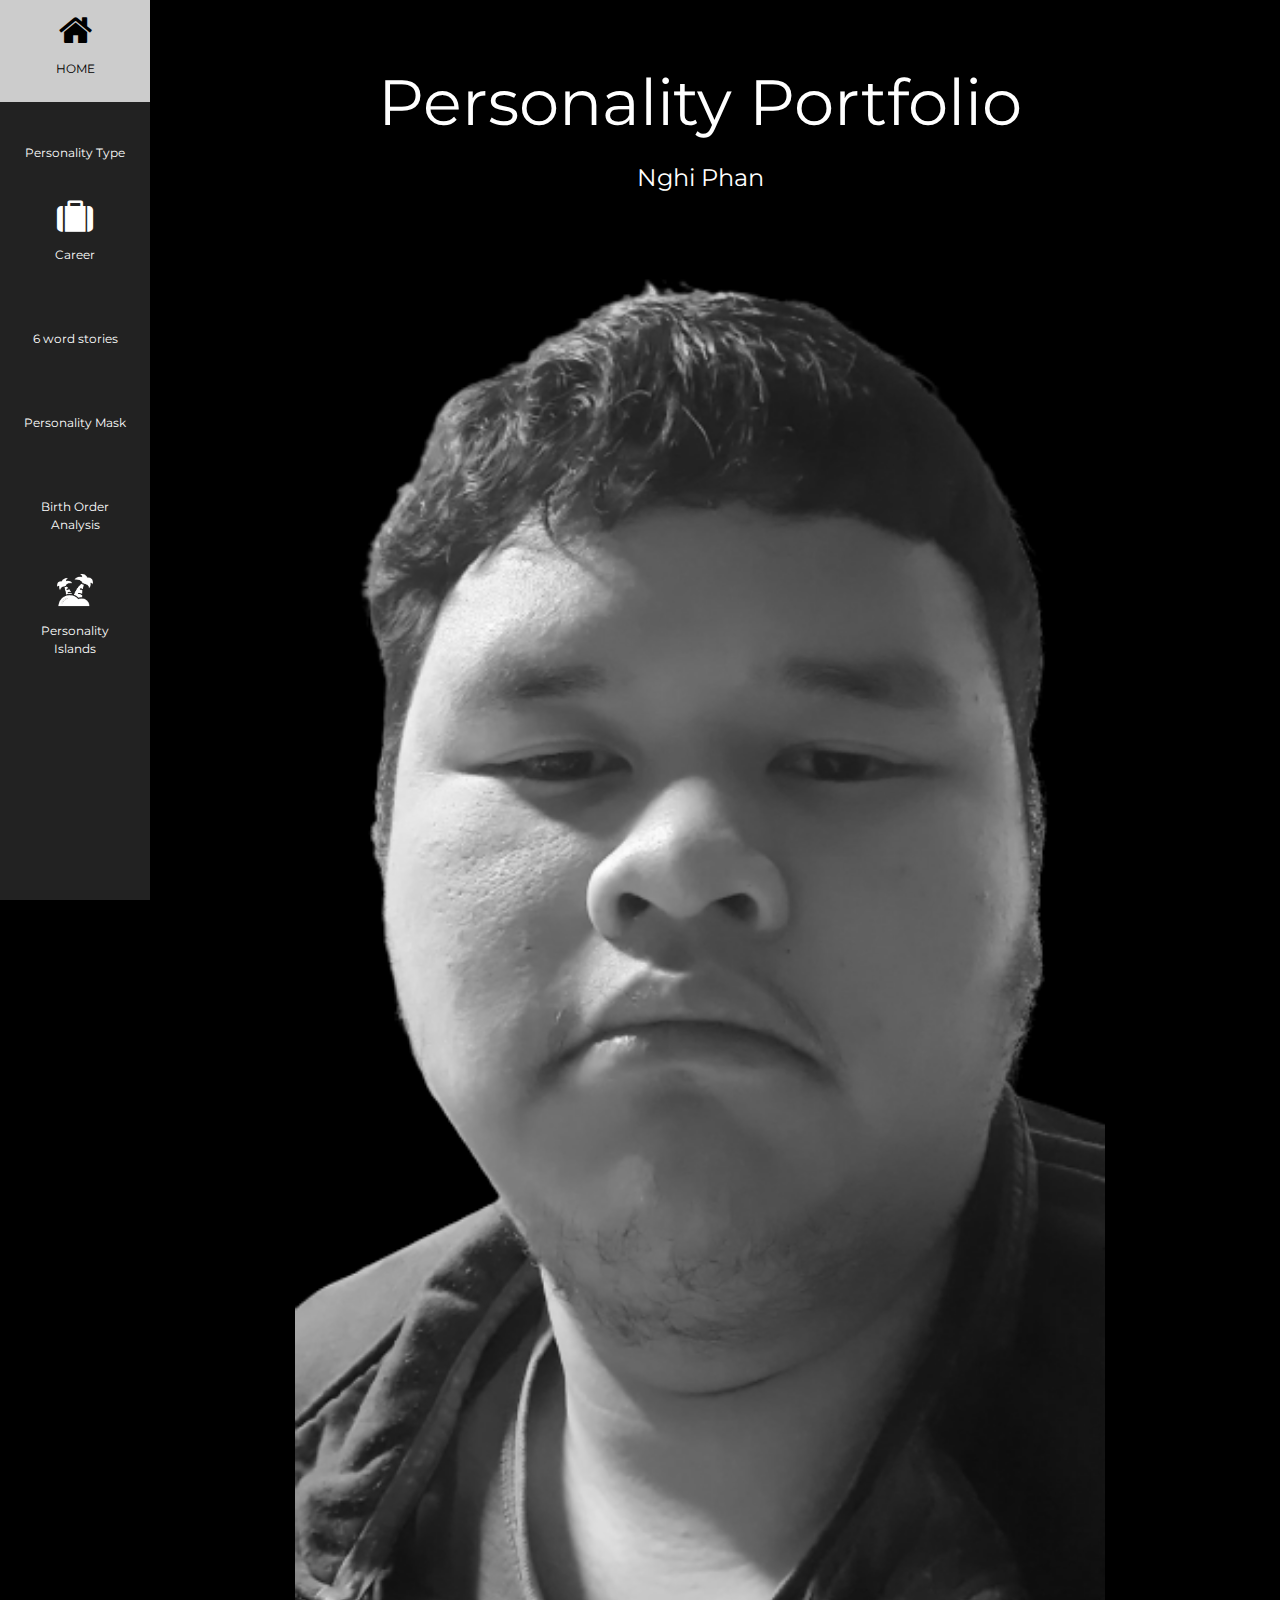
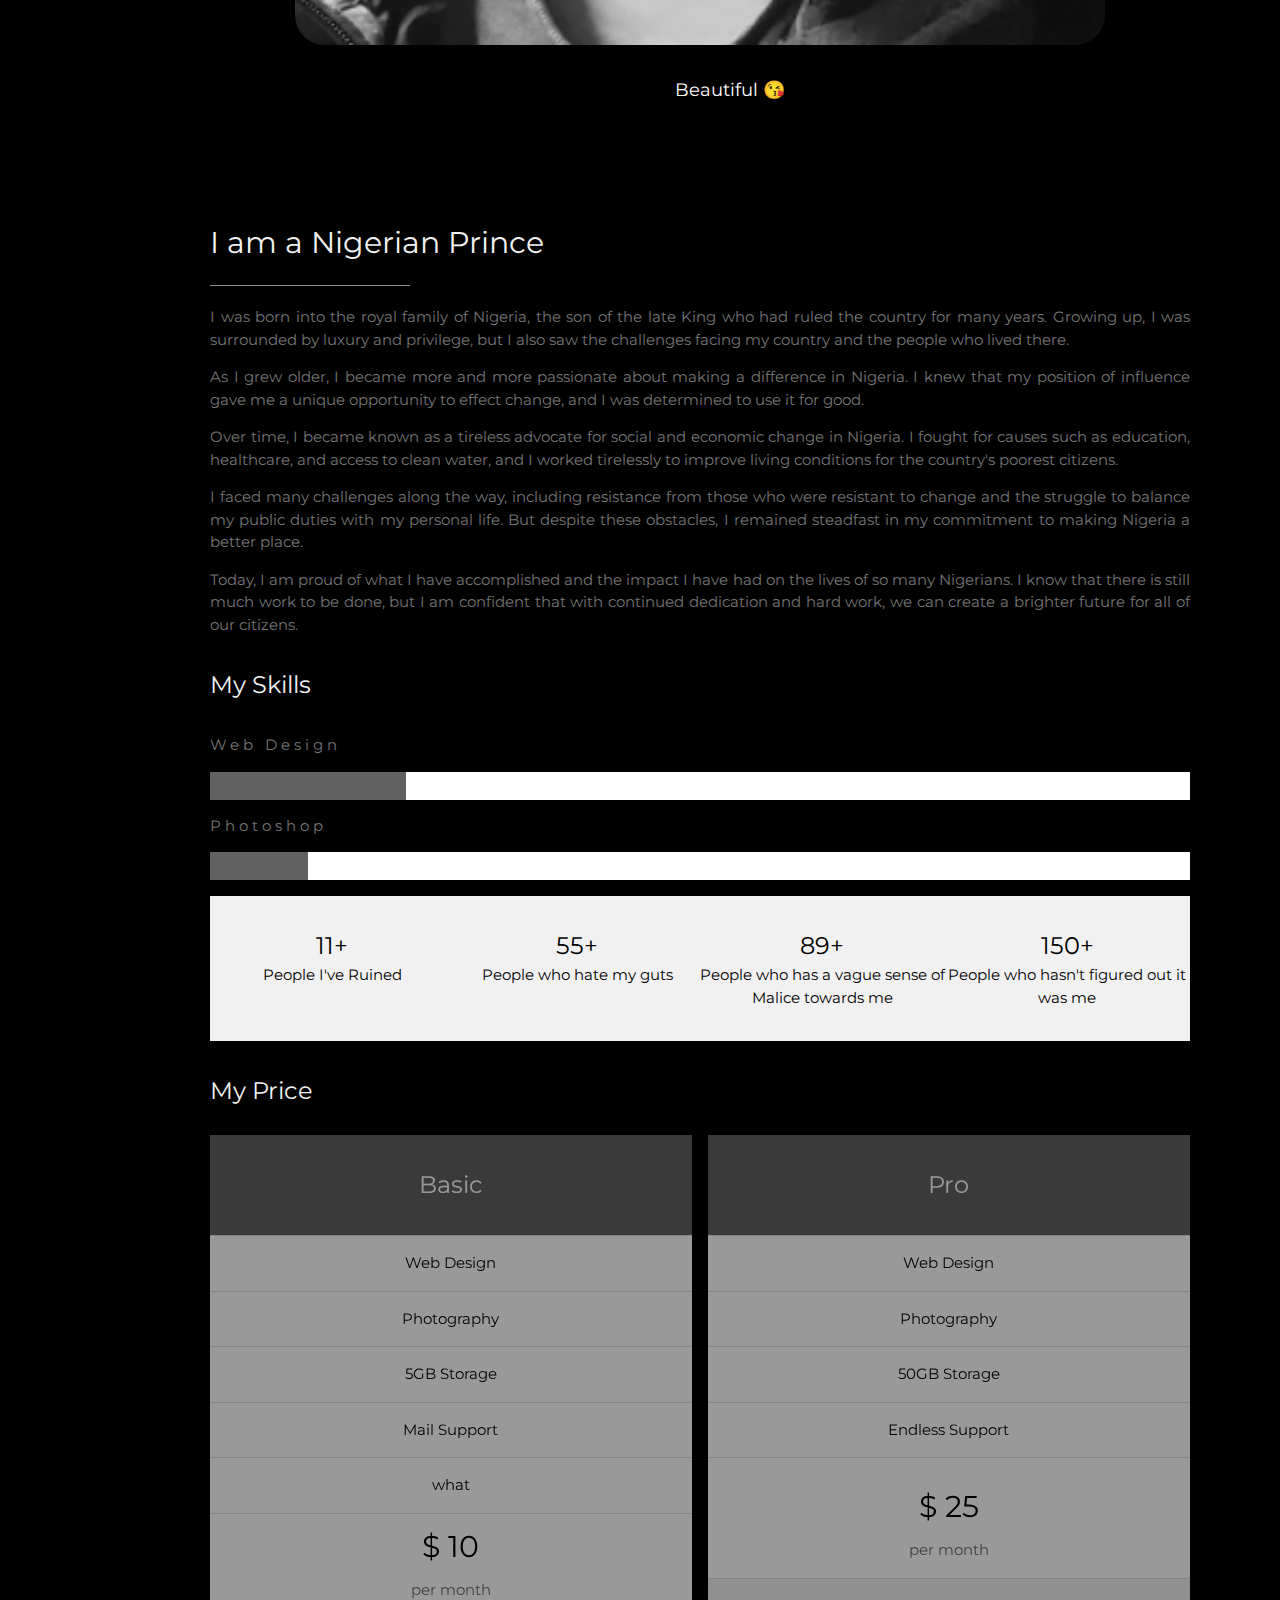
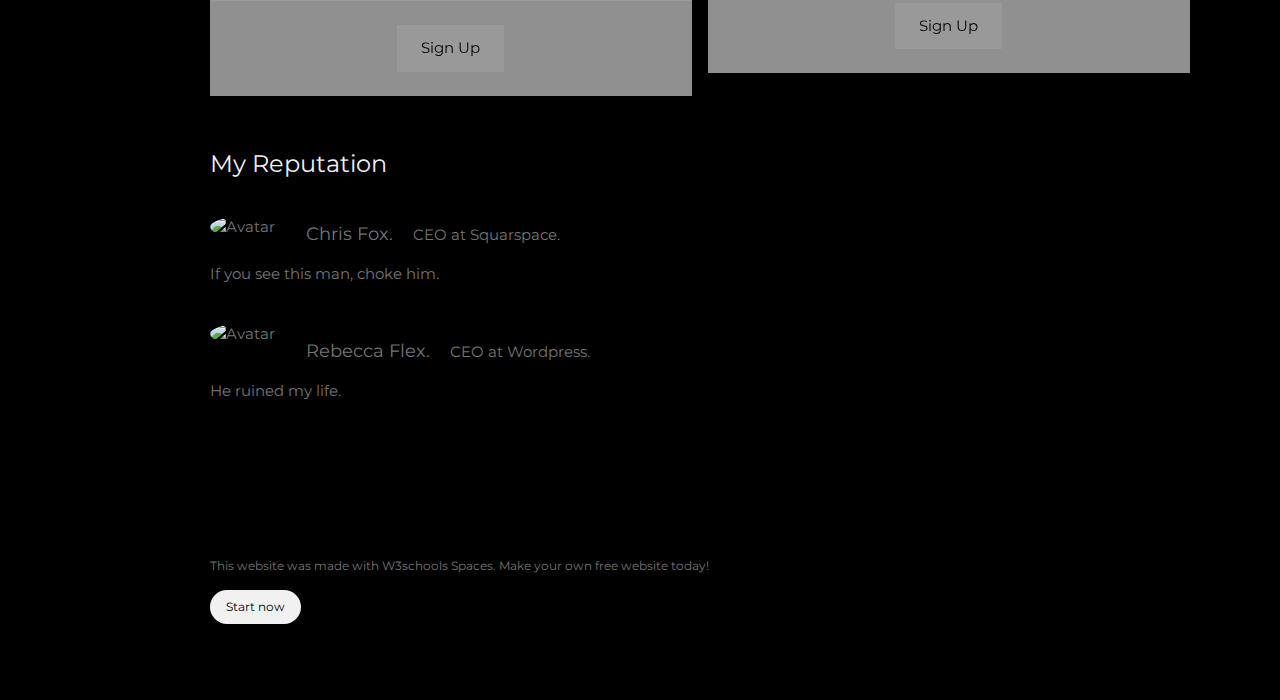
==== index.html @ 66c1a2c8 "overdue" ====
<!DOCTYPE html>
<html>
  <head>
    <title> Personality Type </title>
    <meta charset="UTF-8">
    <meta name="viewport" content="width=device-width, initial-scale=1">
    <link rel="stylesheet" href="https://www.w3schools.com/w3css/4/w3.css">
    <link rel="stylesheet" href="https://fonts.googleapis.com/css?family=Montserrat">
    <link rel="stylesheet" href="https://cdnjs.cloudflare.com/ajax/libs/font-awesome/4.7.0/css/font-awesome.min.css">
    <link rel="stylesheet" href="./Webpages/style.css">
    <style>
    body, h1,h2,h3,h4,h5,h6 {font-family: "Montserrat", sans-serif}
    .w3-row-padding img {margin-bottom: 12px}
    /* Set the width of the sidebar to 120px */
    .w3-sidebar {width: 150px;background: #222;}
    /* Add a left margin to the "page content" that matches the width of the sidebar (120px) */
    #main {margin-left: 120px}
    /* Remove margins from "page content" on small screens */
    @media only screen and (max-width: 600px) {#main {margin-left: 0}}
    </style>
    <script src="https://kit.fontawesome.com/a4856dc66d.js" crossorigin="anonymous"></script>
  </head>
<body class="w3-black">

<!-- Icon Bar (Sidebar - hidden on small screens) -->
<nav class="w3-sidebar w3-bar-block w3-small w3-hide-small w3-center">

  <a href="./Webpages/index.html" class="w3-bar-item w3-button w3-padding-large w3-black">
    <i class="fa fa-home w3-xxlarge"></i>
    <p>HOME</p>
  </a>
  <a href="./Webpages/1-personality-type/personality-type.html" class="w3-bar-item w3-button w3-padding-large w3-hover-black">
    <i class="fa fa-brain w3-xxlarge"></i>
    <p>Personality Type</p>
  </a>
  <a href="./Webpages/2-Career/career.html" class="w3-bar-item w3-button w3-padding-large w3-hover-black">
    <i class="fa fa-suitcase w3-xxlarge"></i>
    <p>Career</p>
  </a>
   <a href="./Webpages/3-six-word-stories.html" class="w3-bar-item w3-button w3-padding-large w3-hover-black">
    <i class="fa fa-book-open w3-xxlarge"></i>
    <p>6 word stories</p>
  </a>
  <a href="./Webpages/4-personality-mask/mask.html" class="w3-bar-item w3-button w3-padding-large w3-hover-black">
    <i class="fa fa-masks-theater w3-xxlarge"></i>
    <p>Personality Mask</p>
  </a>
  <a href="./Webpages/5-birth-order.html" class="w3-bar-item w3-button w3-padding-large w3-hover-black">
    <i class="fa fa-baby w3-xxlarge"></i>
    <p>Birth Order Analysis</p>
  </a>
   <a href="./Webpages/6-personality-island/personality-islands.html" class="w3-bar-item w3-button w3-padding-large w3-hover-black">
    <img src="./4049289_holiday_island_tourism_travel_vacation_icon.png" style="width: 40px; height: 40px;">
      <p>Personality Islands</p>
  </a>
</nav>

<!-- Navbar on small screens (Hidden on medium and large screens) -->
<div class="w3-top w3-hide-large w3-hide-medium" id="myNavbar">
  <div class="w3-bar w3-black w3-opacity w3-hover-opacity-off w3-center w3-small">
    <a href="./Webpages/index.html" class="w3-bar-item w3-button" style="width:25% !important">Home</a>
    <a href="./Webpages/1-personality-type/personality-type.html" class="w3-bar-item w3-button" style="width:25% !important">P-Type</a>
    <a href="./Webpages/2-Career/career.html" class="w3-bar-item w3-button" style="width:25% !important">Career</a>
    <a href="./Webpages/3-six-word-stories.html" class="w3-bar-item w3-button" style="width:25% !important">6-Stories</a>
    <a href="./Webpages/4-personality-mask/mask.html" class="w3-bar-item w3-button" style="width:25% !important">Mask</a>
    <a href="./Webpages/5-birth-order.html" class="w3-bar-item w3-button" style="width:25% !important">Birth-A</a>
    <a href="./Webpages/6-personality-island/personality-islands.html" class="w3-bar-item w3-button" style="width:25% !important">Island</a>
  </div>
</div>

<!-- Page Content -->
    
<div class="w3-padding-large" id="main">
  <!-- Header/Home -->
  <header class="w3-container w3-padding-32 w3-center w3-black" id="home">
    <h1 class="w3-jumbo"><span>Personality</span> Portfolio</h1>
    <h3>Nghi Phan</h3>
    <img src="./20230226_225001-removebg-preview.png" alt="boy" class="w3-image" width="75%" style="filter: grayscale(100%); border-radius: 30px" "="">
  <br> <br>
  <h5 style="margin-left:60px;"> Beautiful 😘</h5>
  </header>
  <!-- About Section -->
  <div class="w3-content w3-justify w3-text-grey w3-padding-64" id="about">
    <h2 class="w3-text-light-grey">I am a Nigerian Prince</h2>
    <hr style="width:200px" class="w3-opacity">
    <p class="paragraph"> I was born into the royal family of Nigeria, the son of the late King
       who had ruled the country for many years. Growing up, I was surrounded by
        luxury and privilege, but I also saw the challenges facing my country and
         the people who lived there.
    </p>
    <p class="paragraph">As I grew older, I became more and more passionate about making a difference 
      in Nigeria. I knew that my position of influence gave me a unique opportunity 
      to effect change, and I was determined to use it for good.
    </p>
    <p class="paragraph">Over time, I became known as a tireless advocate for social and economic change 
      in Nigeria. I fought for causes such as education, healthcare, and access to clean
       water, and I worked tirelessly to improve living conditions for the country's poorest
        citizens.
    </p>
    <p class="paragraph">I faced many challenges along the way, including resistance from those who were
       resistant to change and the struggle to balance my public duties with my personal 
       life. But despite these obstacles, I remained steadfast in my commitment to making
        Nigeria a better place.
    </p>
    <p class="paragraph">Today, I am proud of what I have accomplished and the impact I have had on the 
      lives of so many Nigerians. I know that there is still much work to be done, but I 
      am confident that with continued dedication and hard work, we can create a brighter
       future for all of our citizens.
    </p>
    <h3 class="w3-padding-16 w3-text-light-grey">My Skills</h3>
    <p class="w3-wide">Web Design</p>
    <div class="w3-white">
      <div class="w3-dark-grey" style="height:28px;width:20%"></div>
    </div>
    <p class="w3-wide">Photoshop</p>
    <div class="w3-white">
      <div class="w3-dark-grey" style="height:28px;width:10%"></div>
    </div>
    
    <div class="w3-row w3-center w3-padding-16 w3-section w3-light-grey">
      <div class="w3-quarter w3-section">
        <span class="w3-xlarge">11+</span><br>
        People I've Ruined
      </div>
      <div class="w3-quarter w3-section">
        <span class="w3-xlarge">55+</span><br>
        People who hate my guts
      </div>
      <div class="w3-quarter w3-section">
        <span class="w3-xlarge">89+</span><br>
        People who has a vague sense of Malice towards me
      </div>
      <div class="w3-quarter w3-section">
        <span class="w3-xlarge">150+</span><br>
        People who hasn't figured out it was me
      </div>
    </div>
    
    <!-- Grid for pricing tables -->
    <h3 class="w3-padding-16 w3-text-light-grey">My Price</h3>
    <div class="w3-row-padding" style="margin:0 -16px">
      <div class="w3-half w3-margin-bottom">
        <ul class="w3-ul w3-white w3-center w3-opacity w3-hover-opacity-off">
          <li class="w3-dark-grey w3-xlarge w3-padding-32">Basic</li>
          <li class="w3-padding-16">Web Design</li>
          <li class="w3-padding-16">Photography</li>
          <li class="w3-padding-16">5GB Storage</li>
          <li class="w3-padding-16">Mail Support</li>
          <li class="w3-padding-16"> what </li>
            <h2>$ 10</h2>
            <span class="w3-opacity">per month</span>
          
          <li class="w3-light-grey w3-padding-24">
            <button class="w3-button w3-white w3-padding-large w3-hover-black">Sign Up</button>
          </li>
        </ul>
      </div>

      <div class="w3-half">
        <ul class="w3-ul w3-white w3-center w3-opacity w3-hover-opacity-off">
          <li class="w3-dark-grey w3-xlarge w3-padding-32">Pro</li>
          <li class="w3-padding-16">Web Design</li>
          <li class="w3-padding-16">Photography</li>
          <li class="w3-padding-16">50GB Storage</li>
          <li class="w3-padding-16">Endless Support</li>
          <li class="w3-padding-16">
            <h2>$ 25</h2>
            <span class="w3-opacity">per month</span>
          </li>
          <li class="w3-light-grey w3-padding-24">
            <button class="w3-button w3-white w3-padding-large w3-hover-black">Sign Up</button>
          </li>
        </ul>
      </div>
    <!-- End Grid/Pricing tables -->
    </div>
    
    <!-- Testimonials -->
    <h3 class="w3-padding-24 w3-text-light-grey">My Reputation</h3>  
    <img src="https://www.w3schools.com/w3images/bandmember.jpg" alt="Avatar" class="w3-left w3-circle w3-margin-right" style="width:80px">
    <p><span class="w3-large w3-margin-right">Chris Fox.</span> CEO at Squarspace.</p>
    <p>If you see this man, choke him.</p><br>
    
    <img src="https://www.w3schools.com/w3images/avatar_g2.jpg" alt="Avatar" class="w3-left w3-circle w3-margin-right" style="width:80px">
    <p><span class="w3-large w3-margin-right">Rebecca Flex.</span> CEO at Wordpress.</p>
    <p>He ruined my life.</p>
  <!-- End About Section -->
  </div>
  
  
<!-- Footer. This section contains an ad for W3Schools Spaces. You can leave it to support us. -->
<footer class="w3-content w3-padding-64 w3-text-grey w3-xlarge">
 <p class="w3-small">This website was made with W3schools Spaces. Make your own free website today!</p>
 <a class="w3-button w3-round-xxlarge w3-small w3-light-grey" href="https://www.w3schools.com/spaces" target="_blank">Start now</a> 
 <!-- End footer -->
</footer>

<!-- END PAGE CONTENT -->
</div>

</body>
</html>
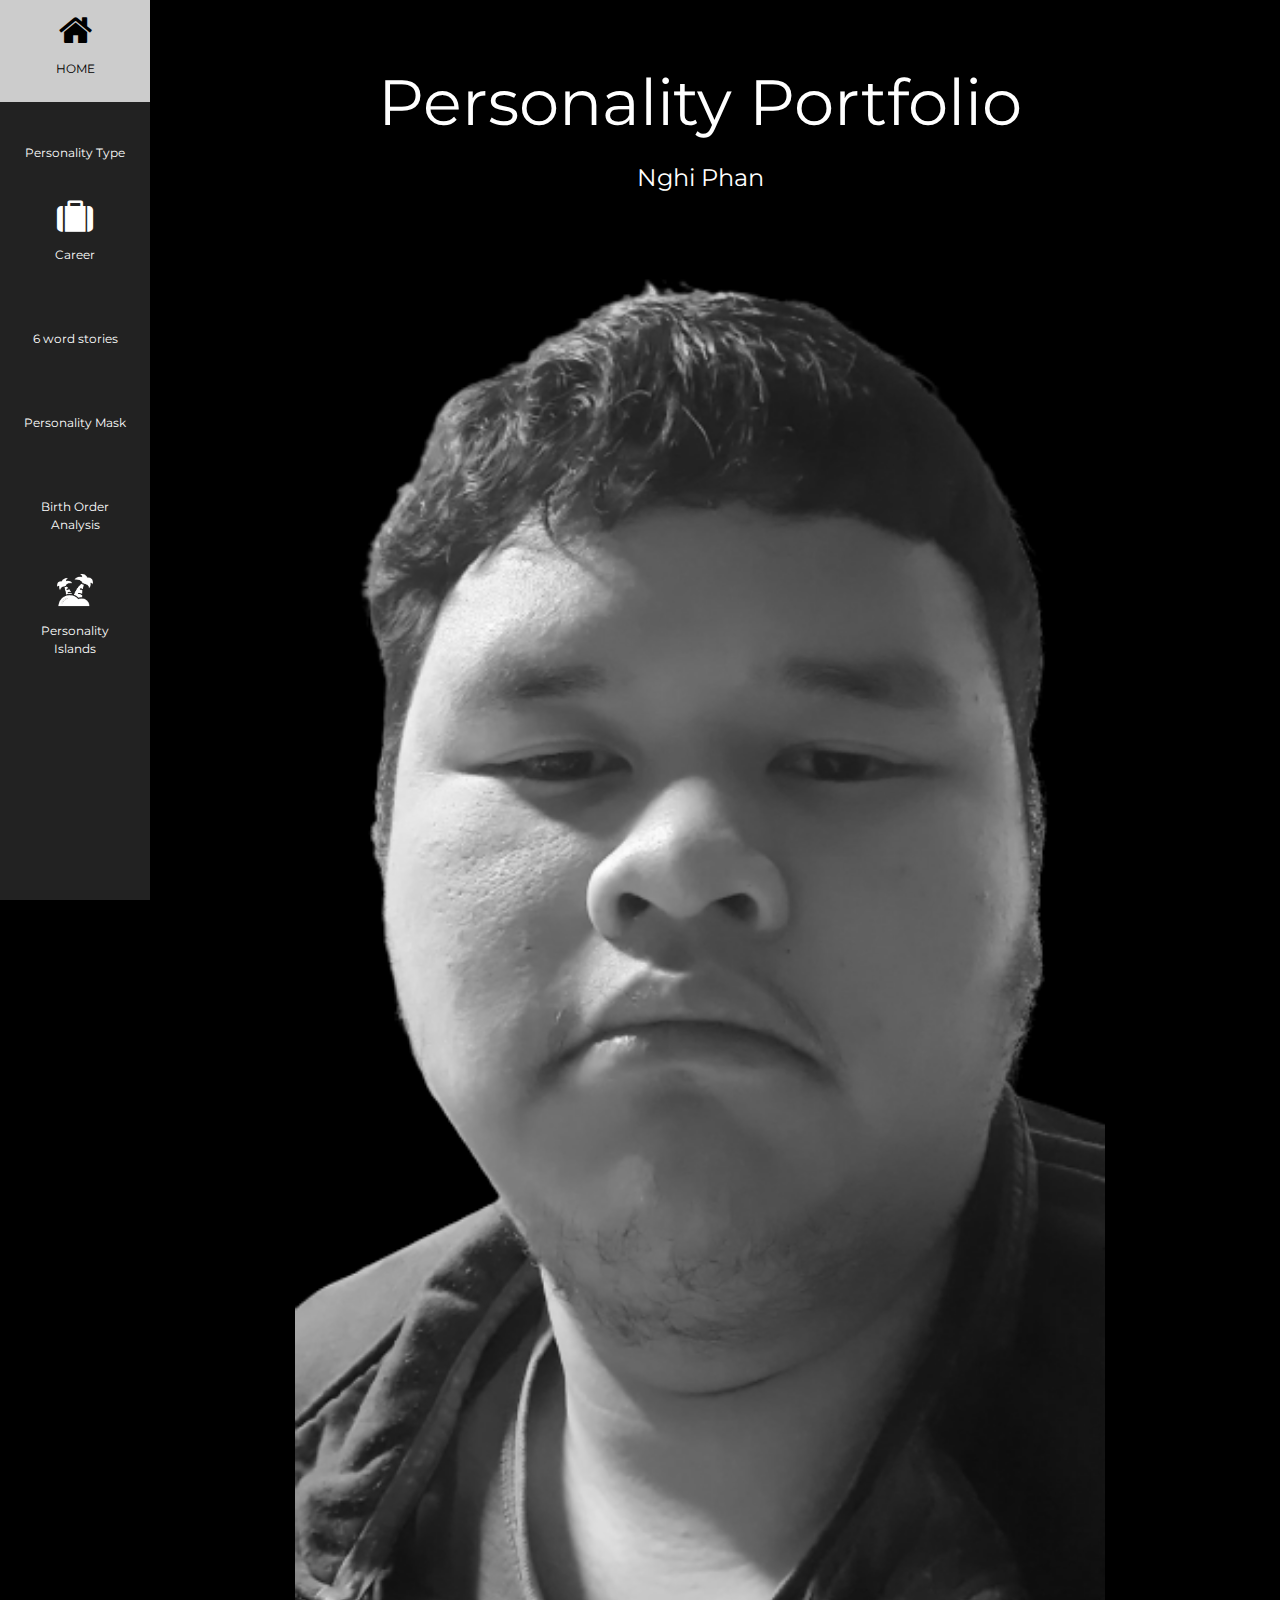
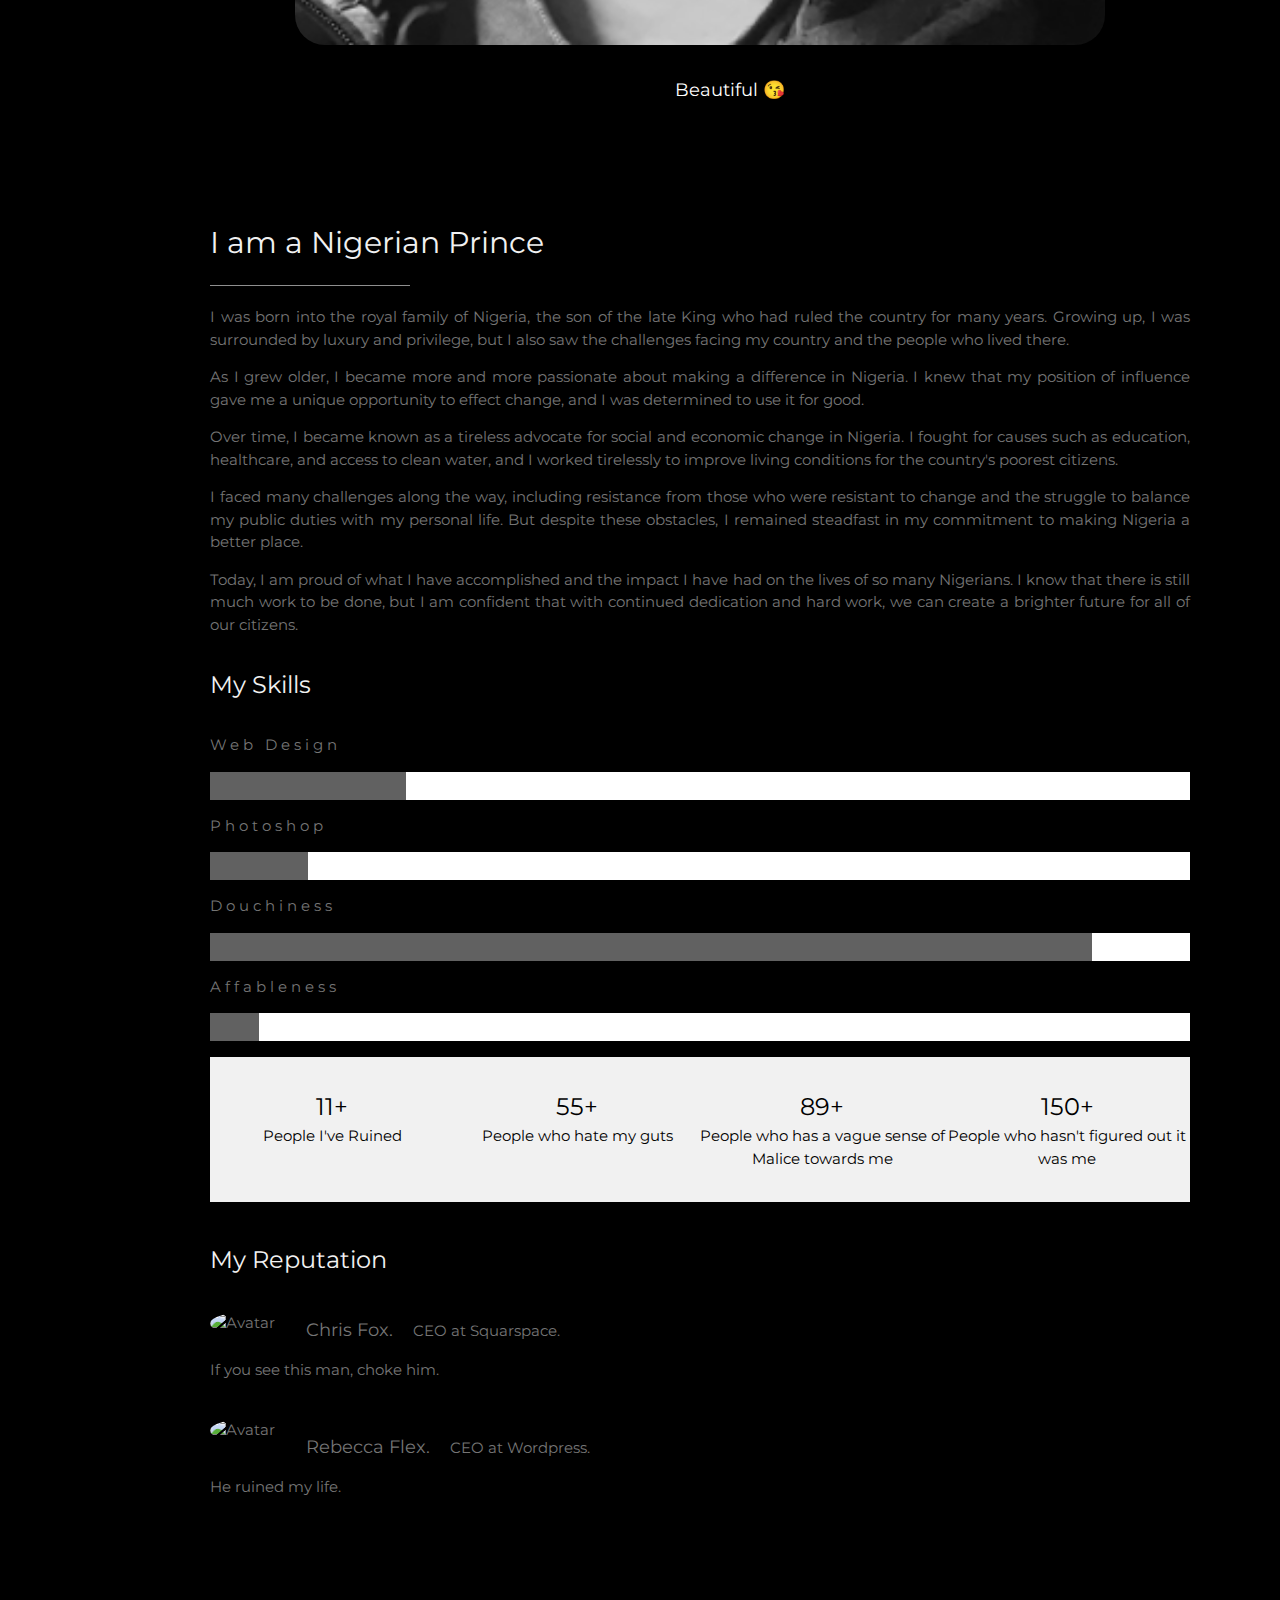
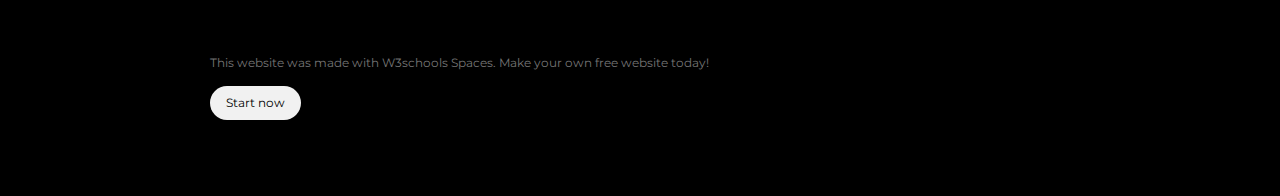
==== commit c5649048: "Update index.html" ====
--- a/index.html
+++ b/index.html
@@ -116,6 +116,14 @@
     <div class="w3-white">
       <div class="w3-dark-grey" style="height:28px;width:10%"></div>
     </div>
+    <p class="w3-wide">Douchiness</p>
+    <div class="w3-white">
+      <div class="w3-dark-grey" style="height:28px;width:90%"></div>
+    </div>
+    <p class="w3-wide">Affableness</p>
+    <div class="w3-white">
+      <div class="w3-dark-grey" style="height:28px;width:5%"></div>
+    </div>
     
     <div class="w3-row w3-center w3-padding-16 w3-section w3-light-grey">
       <div class="w3-quarter w3-section">
@@ -134,45 +142,6 @@
         <span class="w3-xlarge">150+</span><br>
         People who hasn't figured out it was me
       </div>
-    </div>
-    
-    <!-- Grid for pricing tables -->
-    <h3 class="w3-padding-16 w3-text-light-grey">My Price</h3>
-    <div class="w3-row-padding" style="margin:0 -16px">
-      <div class="w3-half w3-margin-bottom">
-        <ul class="w3-ul w3-white w3-center w3-opacity w3-hover-opacity-off">
-          <li class="w3-dark-grey w3-xlarge w3-padding-32">Basic</li>
-          <li class="w3-padding-16">Web Design</li>
-          <li class="w3-padding-16">Photography</li>
-          <li class="w3-padding-16">5GB Storage</li>
-          <li class="w3-padding-16">Mail Support</li>
-          <li class="w3-padding-16"> what </li>
-            <h2>$ 10</h2>
-            <span class="w3-opacity">per month</span>
-          
-          <li class="w3-light-grey w3-padding-24">
-            <button class="w3-button w3-white w3-padding-large w3-hover-black">Sign Up</button>
-          </li>
-        </ul>
-      </div>
-
-      <div class="w3-half">
-        <ul class="w3-ul w3-white w3-center w3-opacity w3-hover-opacity-off">
-          <li class="w3-dark-grey w3-xlarge w3-padding-32">Pro</li>
-          <li class="w3-padding-16">Web Design</li>
-          <li class="w3-padding-16">Photography</li>
-          <li class="w3-padding-16">50GB Storage</li>
-          <li class="w3-padding-16">Endless Support</li>
-          <li class="w3-padding-16">
-            <h2>$ 25</h2>
-            <span class="w3-opacity">per month</span>
-          </li>
-          <li class="w3-light-grey w3-padding-24">
-            <button class="w3-button w3-white w3-padding-large w3-hover-black">Sign Up</button>
-          </li>
-        </ul>
-      </div>
-    <!-- End Grid/Pricing tables -->
     </div>
     
     <!-- Testimonials -->
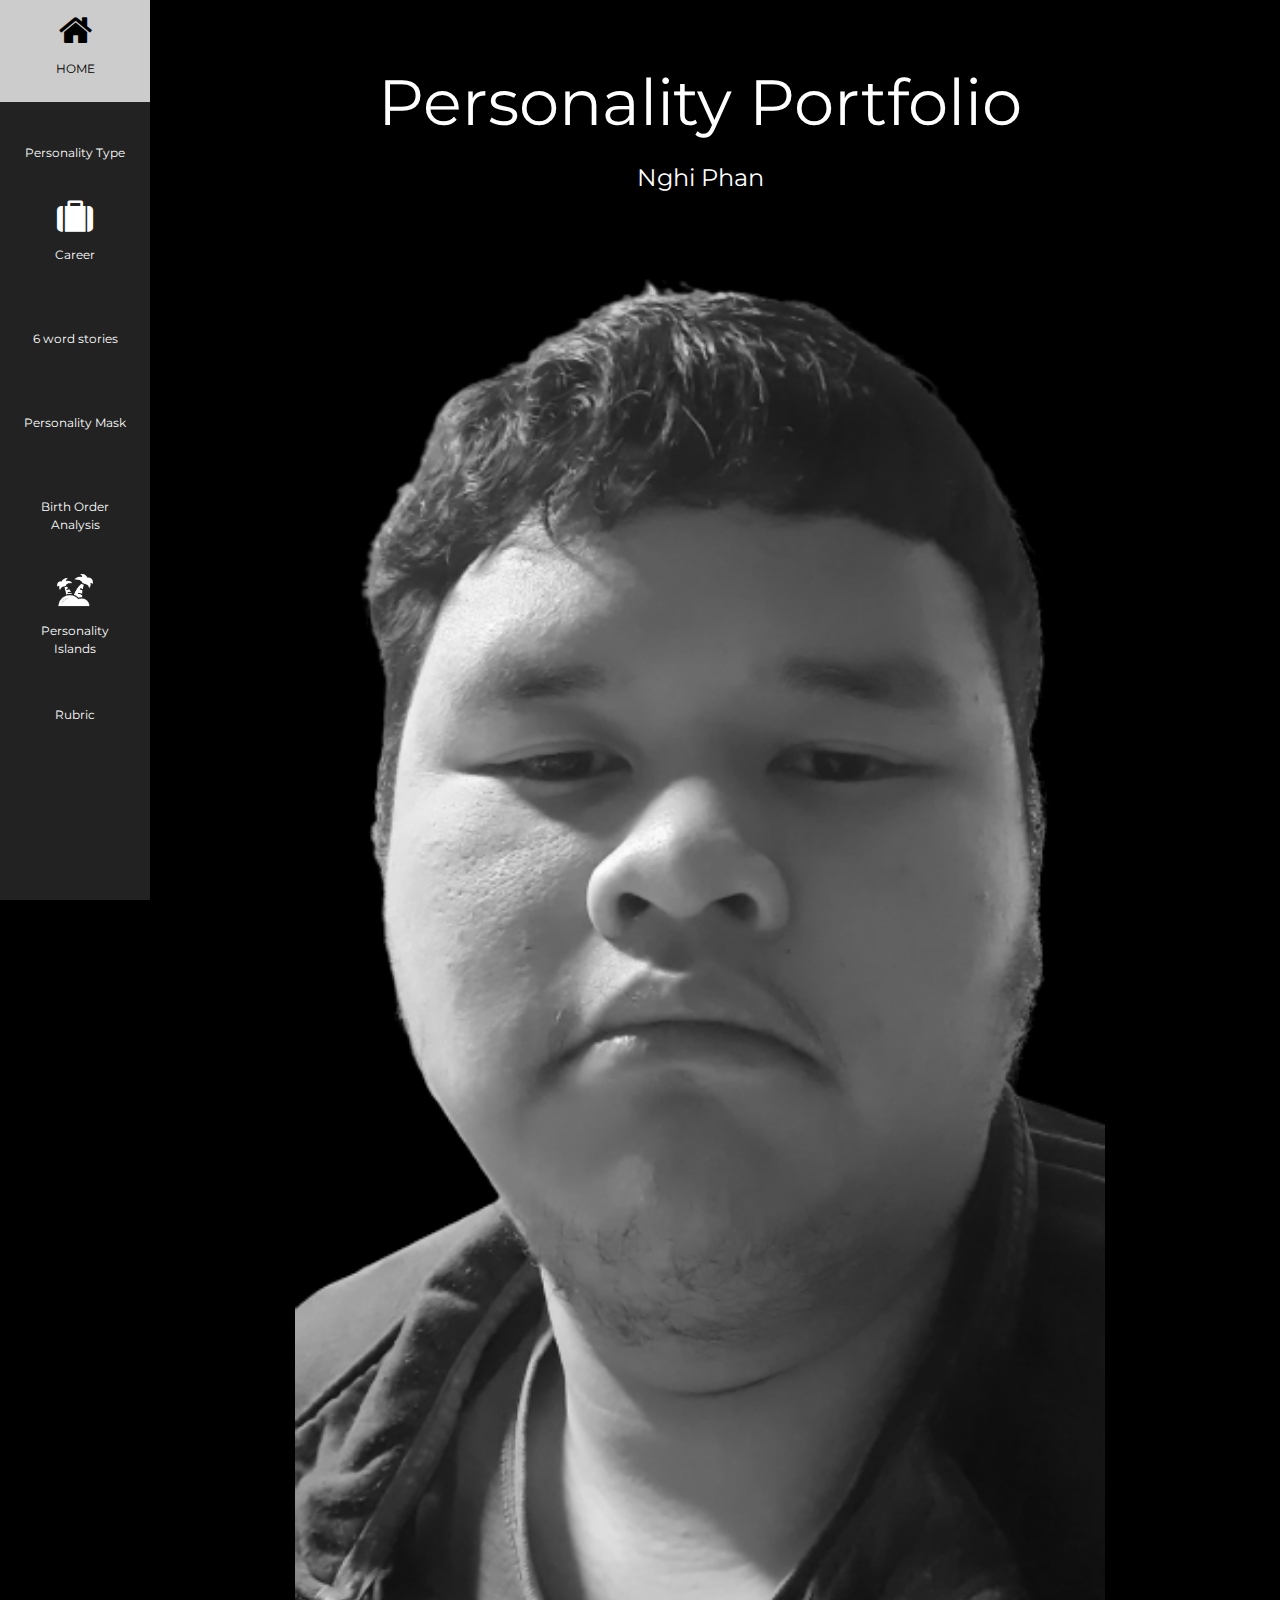
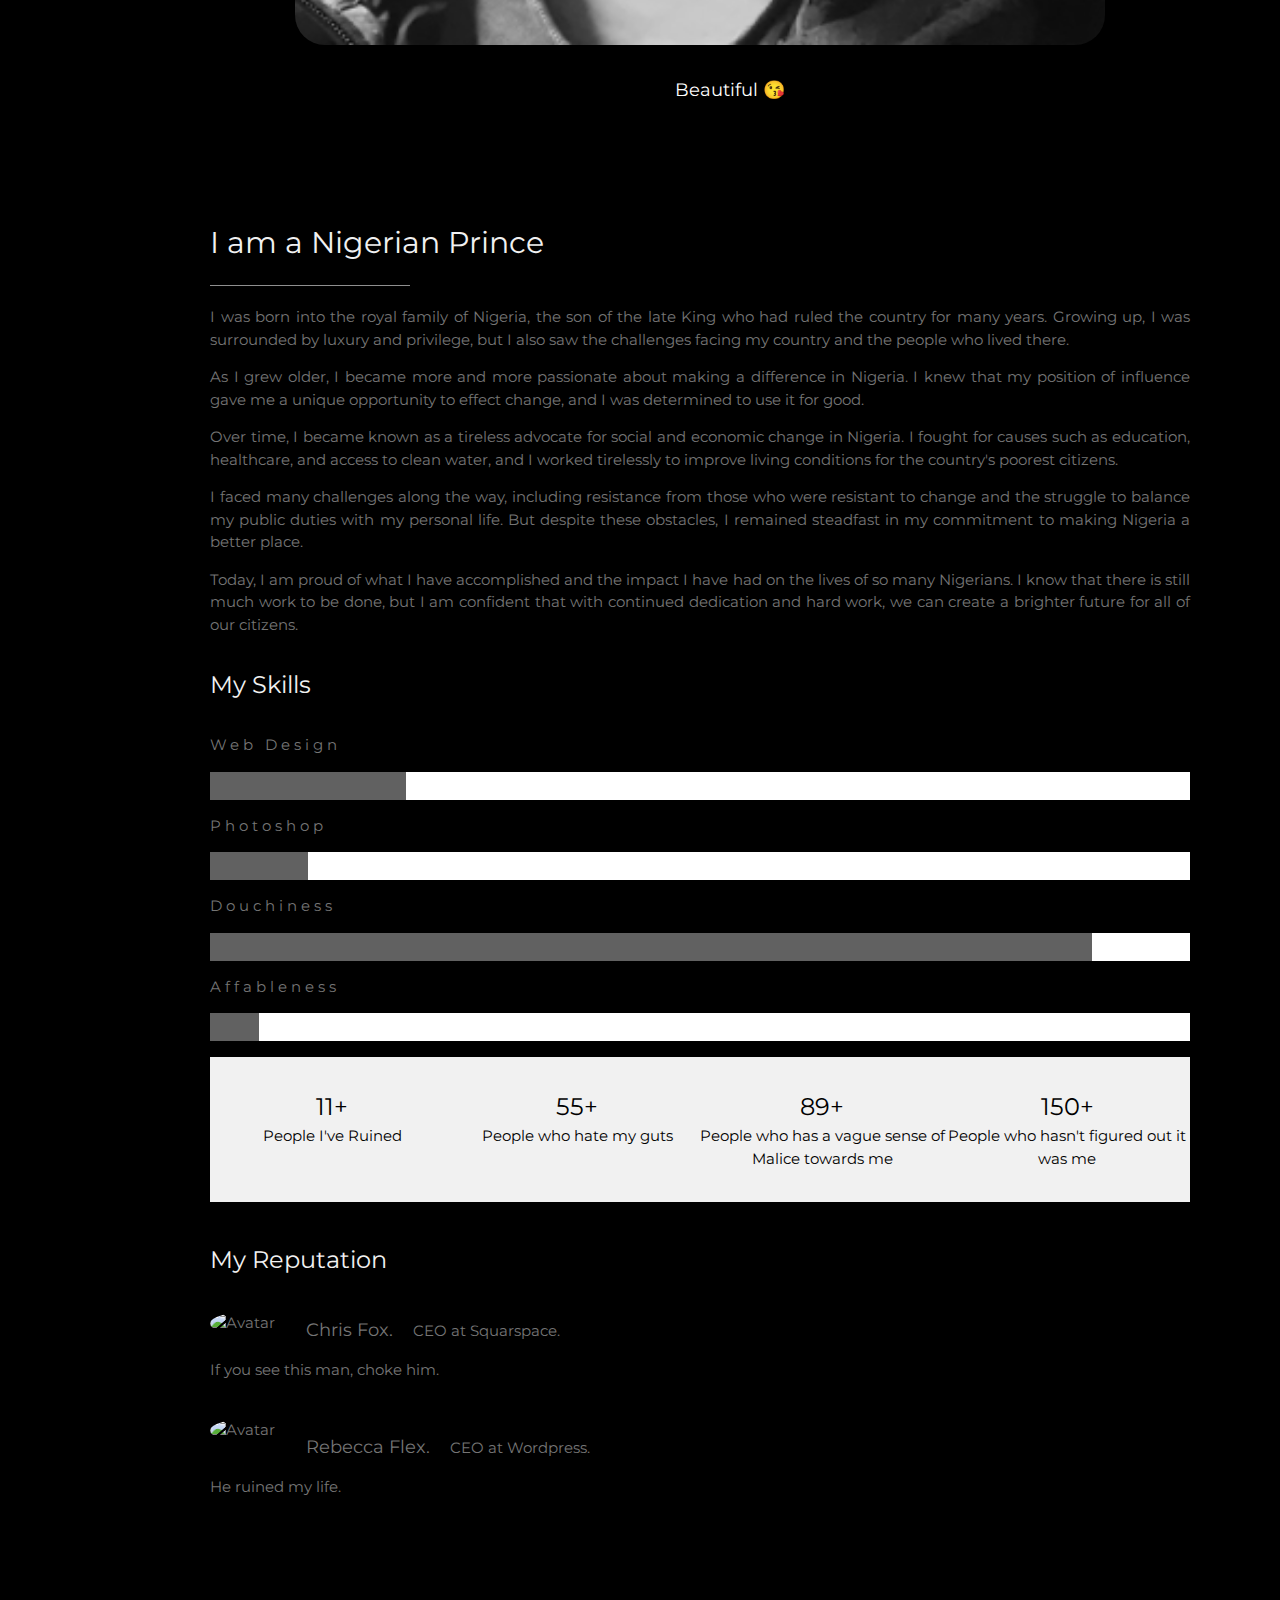
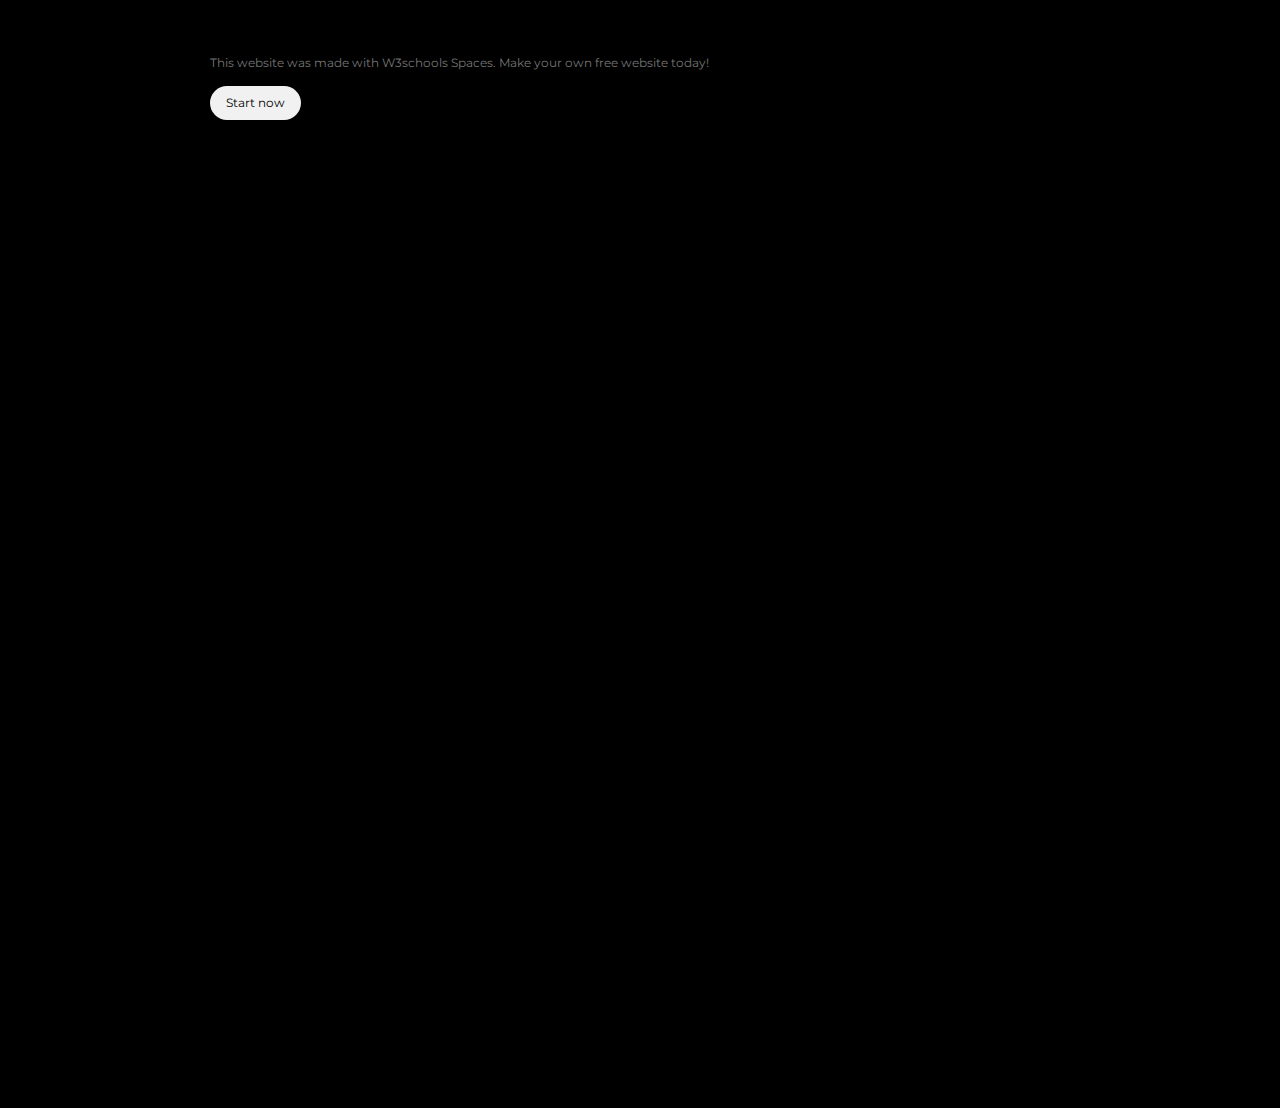
==== commit a29ec403: "done2" ====
--- a/index.html
+++ b/index.html
@@ -53,6 +53,10 @@
     <img src="./4049289_holiday_island_tourism_travel_vacation_icon.png" style="width: 40px; height: 40px;">
       <p>Personality Islands</p>
   </a>
+    <a href="./Webpages/Rubric.html" class="w3-bar-item w3-button w3-padding-large w3-hover-black">
+    <i class="fa-solid fa-file-word w3-xxlarge"></i>
+    <p>Rubric</p>
+  </a>
 </nav>
 
 <!-- Navbar on small screens (Hidden on medium and large screens) -->
@@ -65,6 +69,7 @@
     <a href="./Webpages/4-personality-mask/mask.html" class="w3-bar-item w3-button" style="width:25% !important">Mask</a>
     <a href="./Webpages/5-birth-order.html" class="w3-bar-item w3-button" style="width:25% !important">Birth-A</a>
     <a href="./Webpages/6-personality-island/personality-islands.html" class="w3-bar-item w3-button" style="width:25% !important">Island</a>
+    <a href="./Webpages/Rubric.html" class="w3-bar-item w3-button" style="width:25% !important">Rubric</a>
   </div>
 </div>
 
@@ -166,6 +171,11 @@
 
 <!-- END PAGE CONTENT -->
 </div>
+                                                                                                                     
+ <div class="w3-padding-large" id="main">                                                                                   
+<iframe src="https://docs.google.com/document/d/e/2PACX-1vRSiZACdMf10-Tdv1ffdEVVj_OwXKykHhbmiMaQXKkrBPN5M6NdqZht-i8bWiQ2WQ/pub?embedded=true" style="position: absolute;width:100%; height: 100%;border: none;"></iframe>
+</div>
+
 
 </body>
 </html>
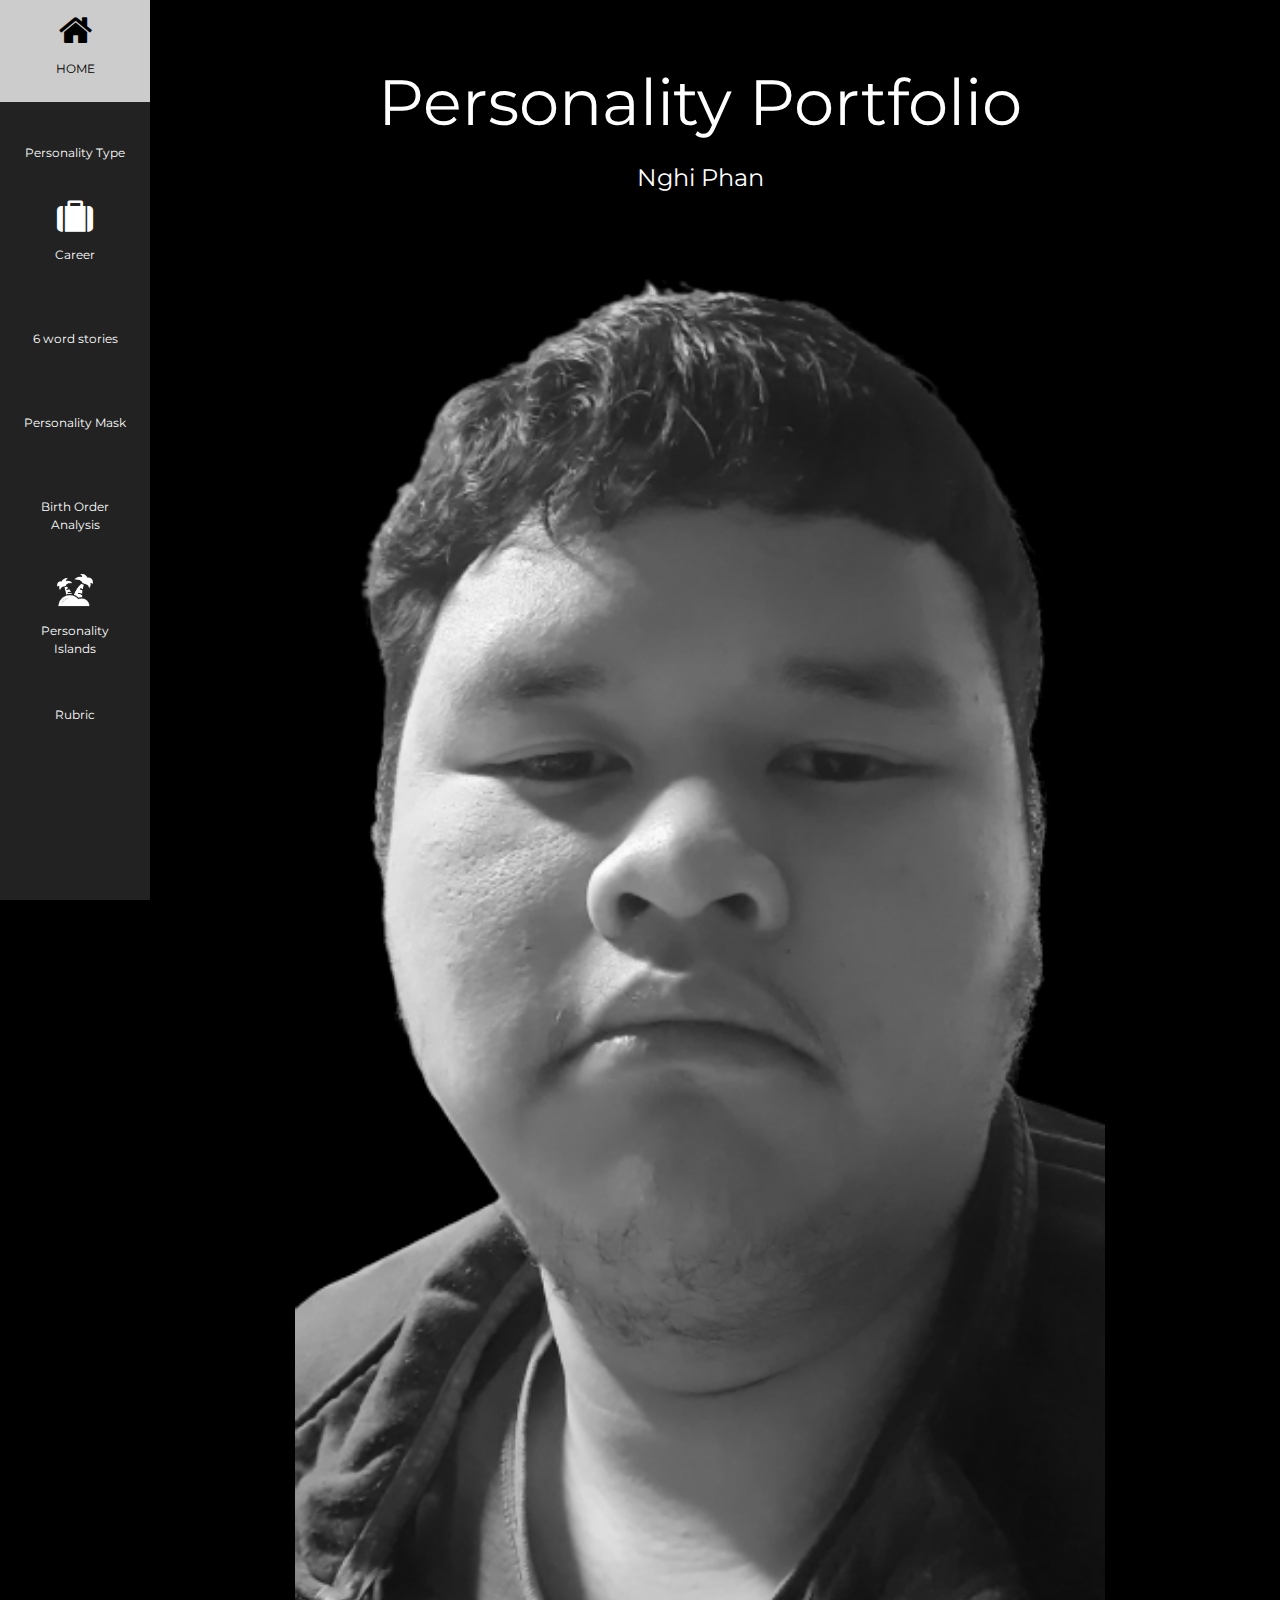
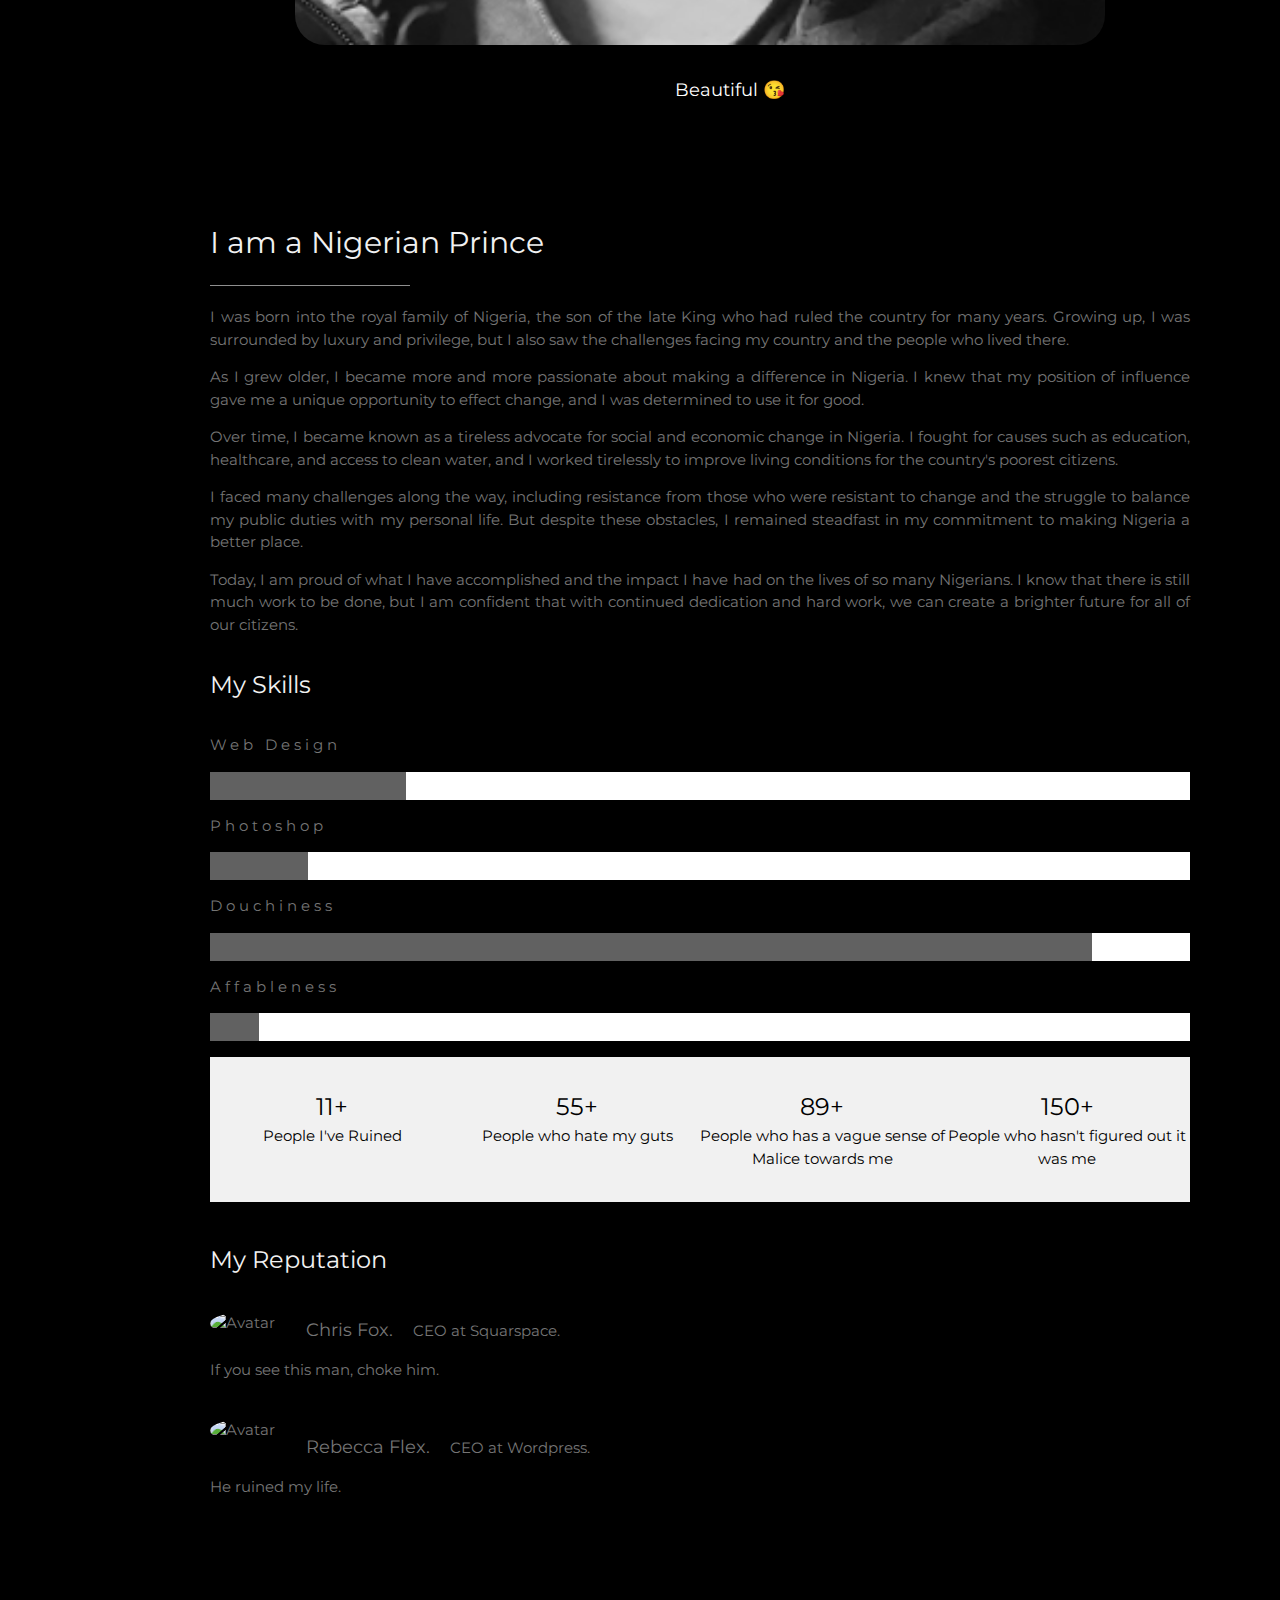
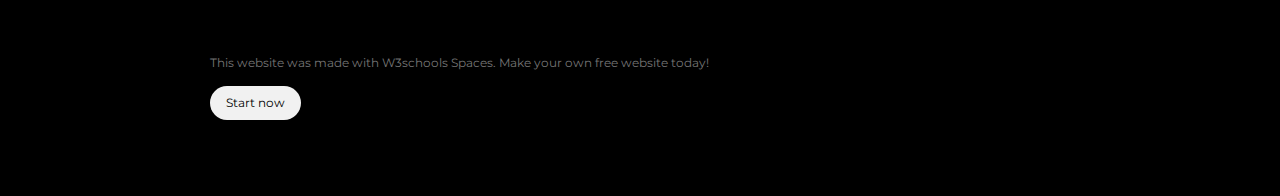
==== commit 363c4224: "Rubric.html-loads-local-pdf" ====
--- a/index.html
+++ b/index.html
@@ -25,7 +25,7 @@
 <!-- Icon Bar (Sidebar - hidden on small screens) -->
 <nav class="w3-sidebar w3-bar-block w3-small w3-hide-small w3-center">
 
-  <a href="./Webpages/index.html" class="w3-bar-item w3-button w3-padding-large w3-black">
+  <a href="./index.html" class="w3-bar-item w3-button w3-padding-large w3-black">
     <i class="fa fa-home w3-xxlarge"></i>
     <p>HOME</p>
   </a>
@@ -172,11 +172,6 @@
 <!-- END PAGE CONTENT -->
 </div>
                                                                                                                      
- <div class="w3-padding-large" id="main">                                                                                   
-<iframe src="https://docs.google.com/document/d/e/2PACX-1vRSiZACdMf10-Tdv1ffdEVVj_OwXKykHhbmiMaQXKkrBPN5M6NdqZht-i8bWiQ2WQ/pub?embedded=true" style="position: absolute;width:100%; height: 100%;border: none;"></iframe>
-</div>
-
-
 </body>
 </html>
 
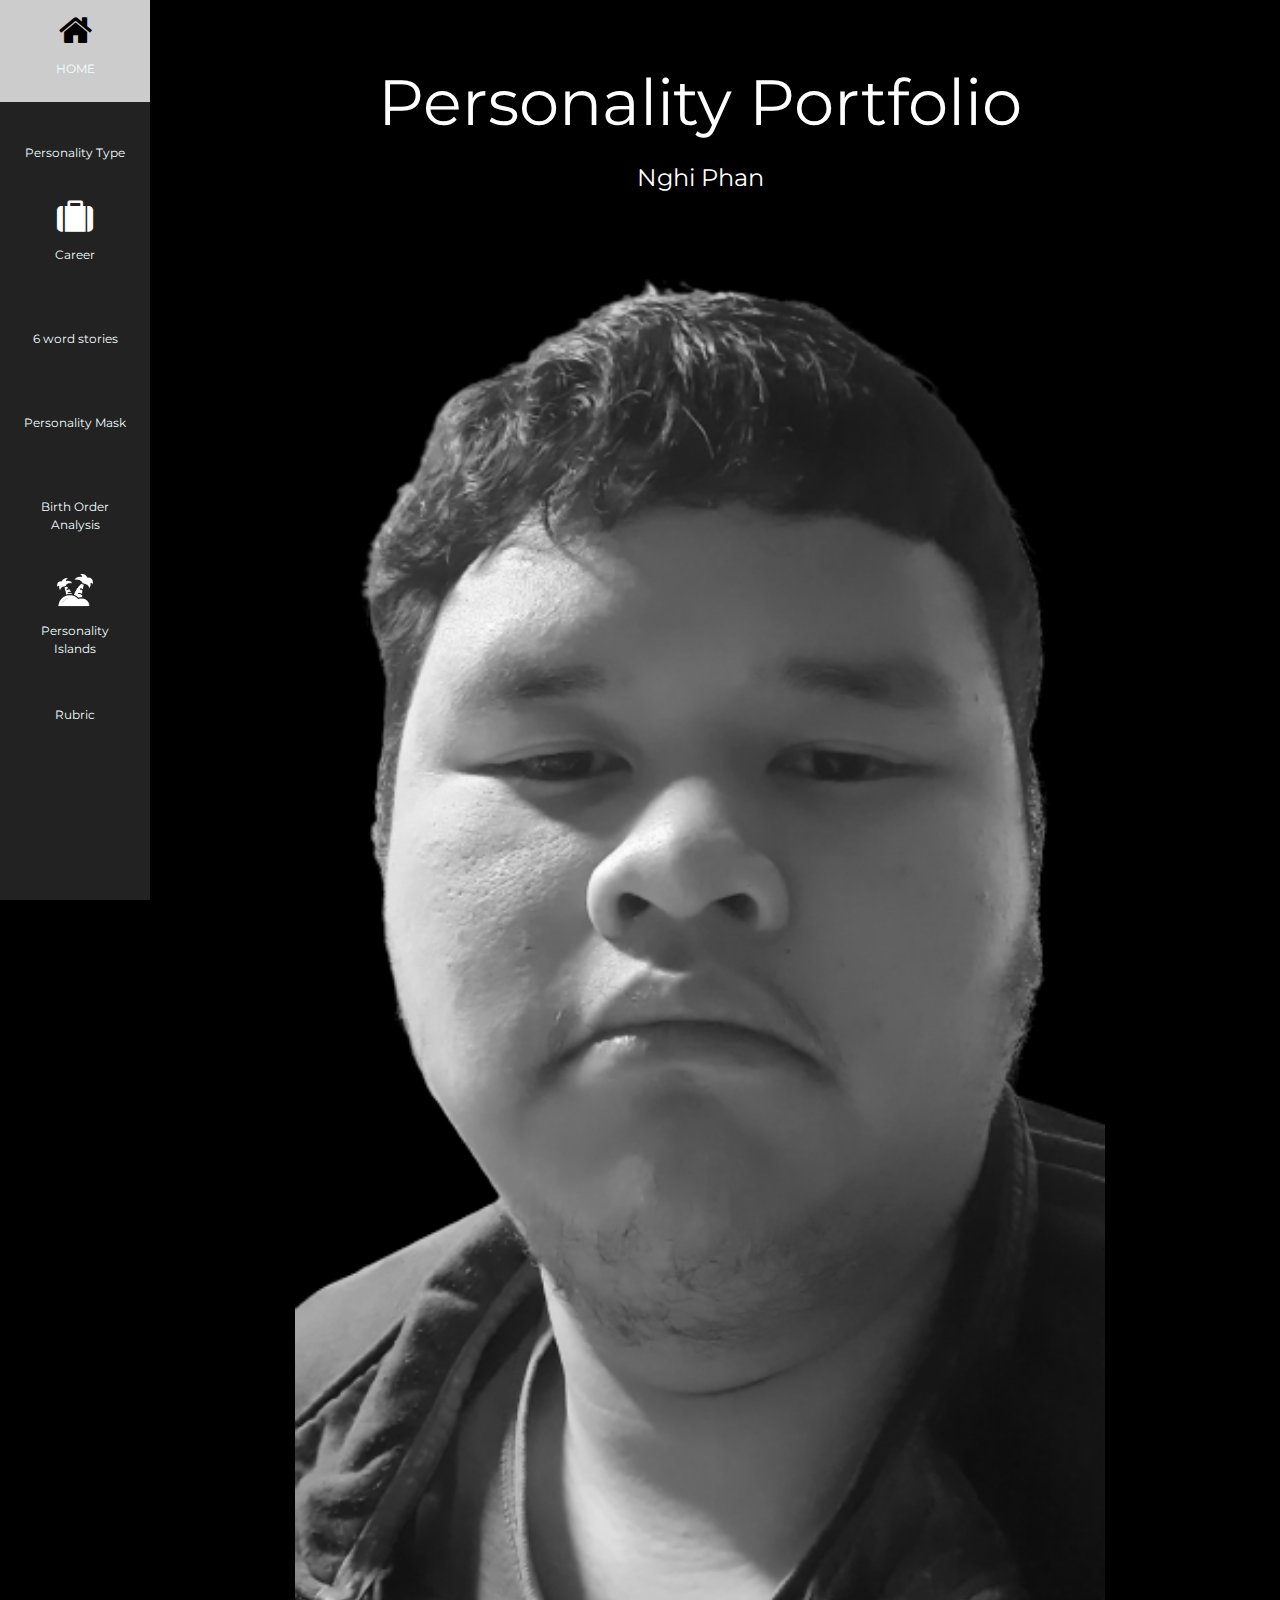
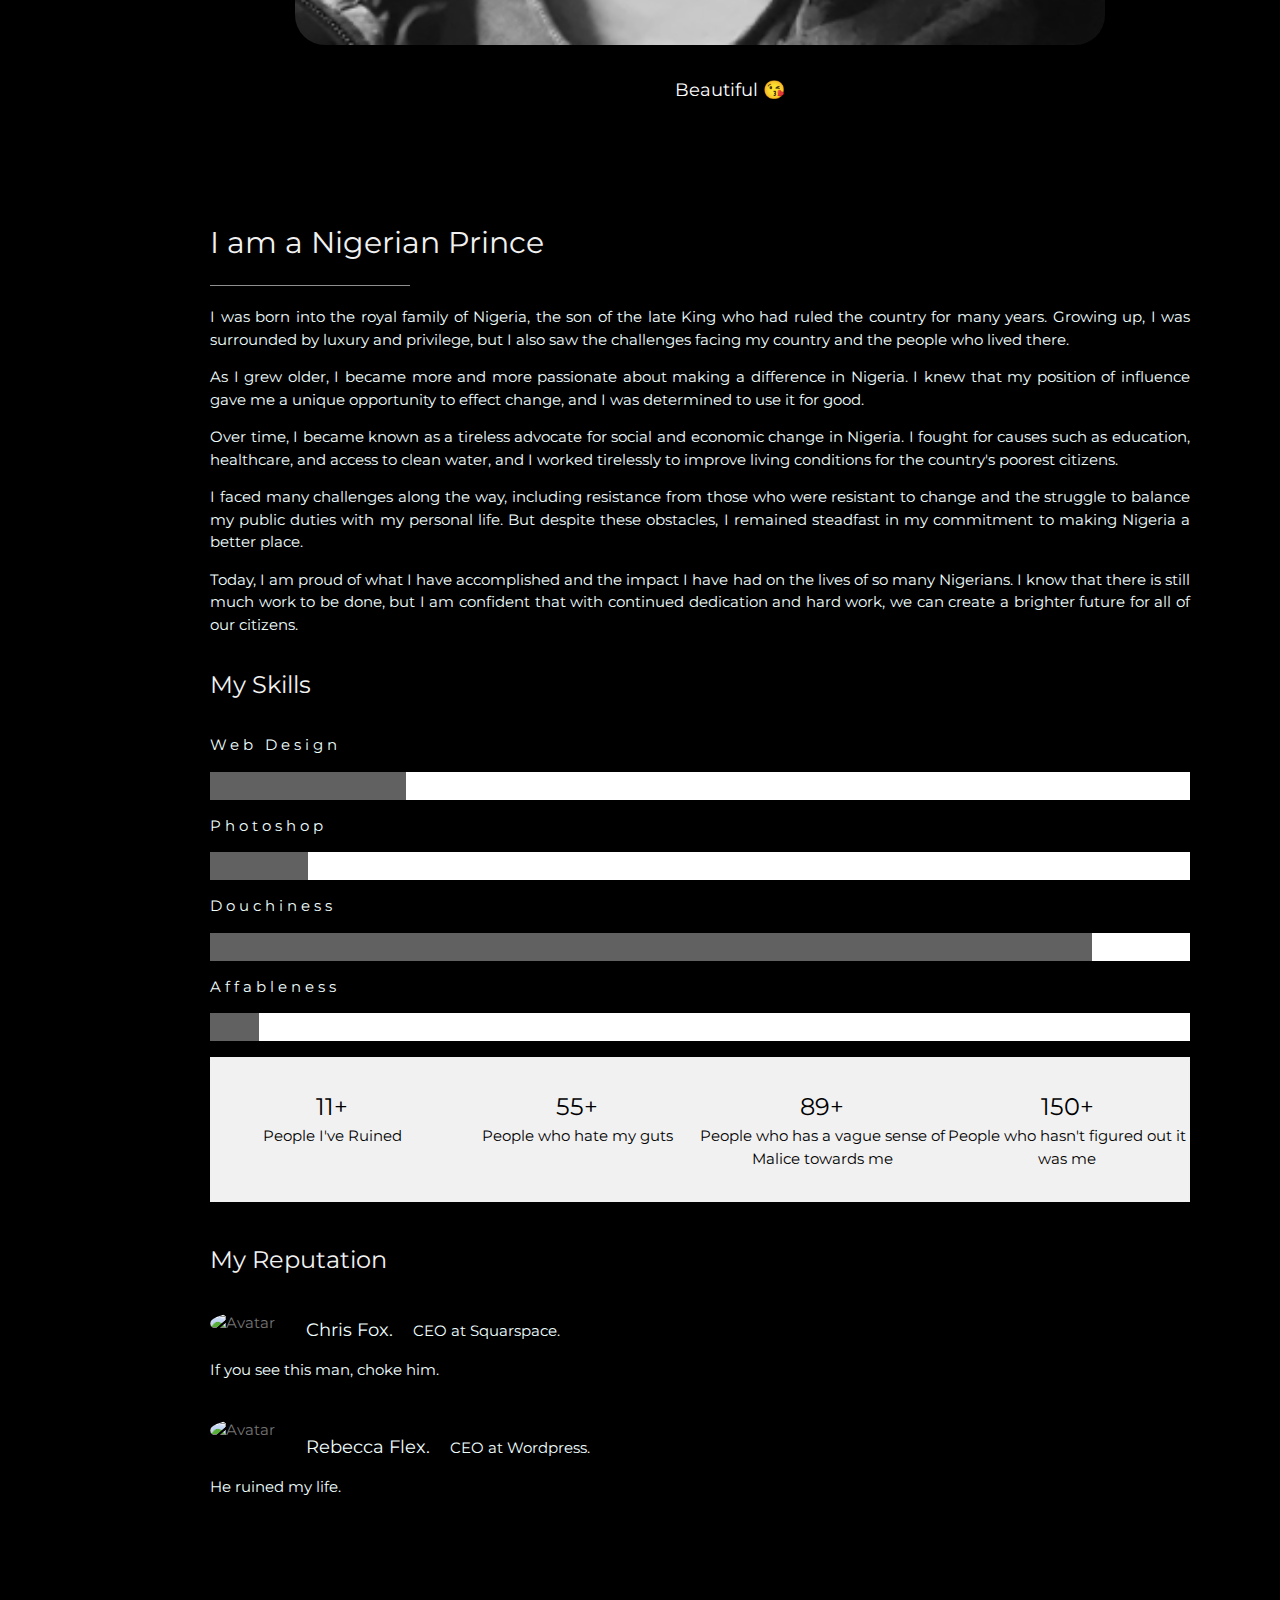
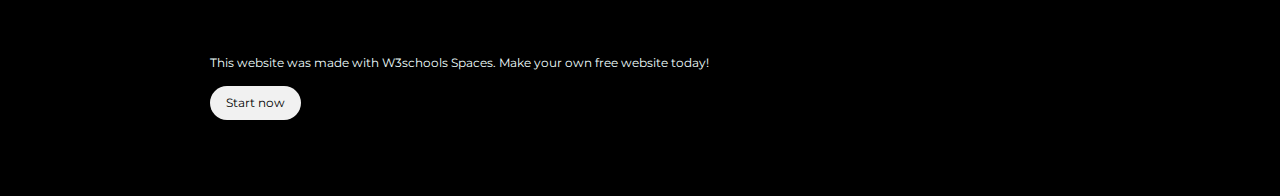
==== commit 001d297e: "Update index.html" ====
--- a/index.html
+++ b/index.html
@@ -10,6 +10,7 @@
     <link rel="stylesheet" href="./Webpages/style.css">
     <style>
     body, h1,h2,h3,h4,h5,h6 {font-family: "Montserrat", sans-serif}
+     p {color:#F0FFFF }
     .w3-row-padding img {margin-bottom: 12px}
     /* Set the width of the sidebar to 120px */
     .w3-sidebar {width: 150px;background: #222;}
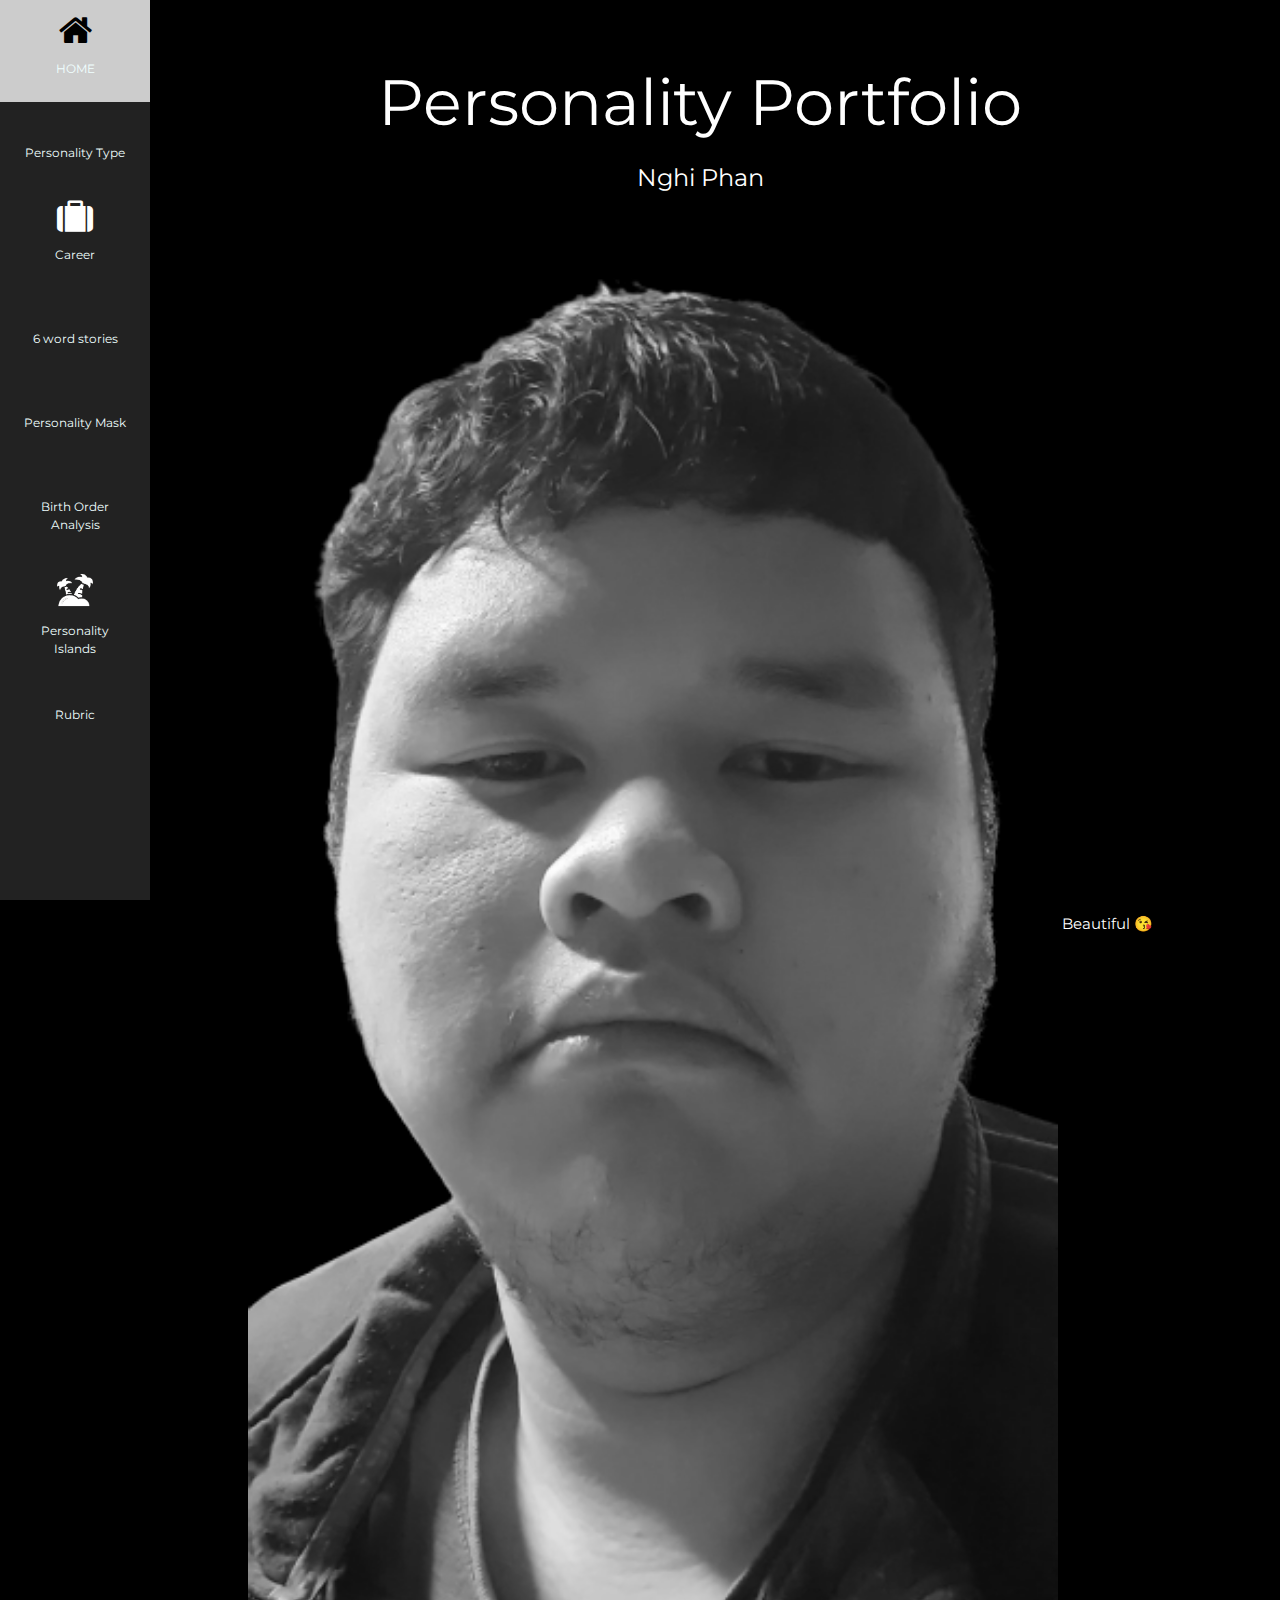
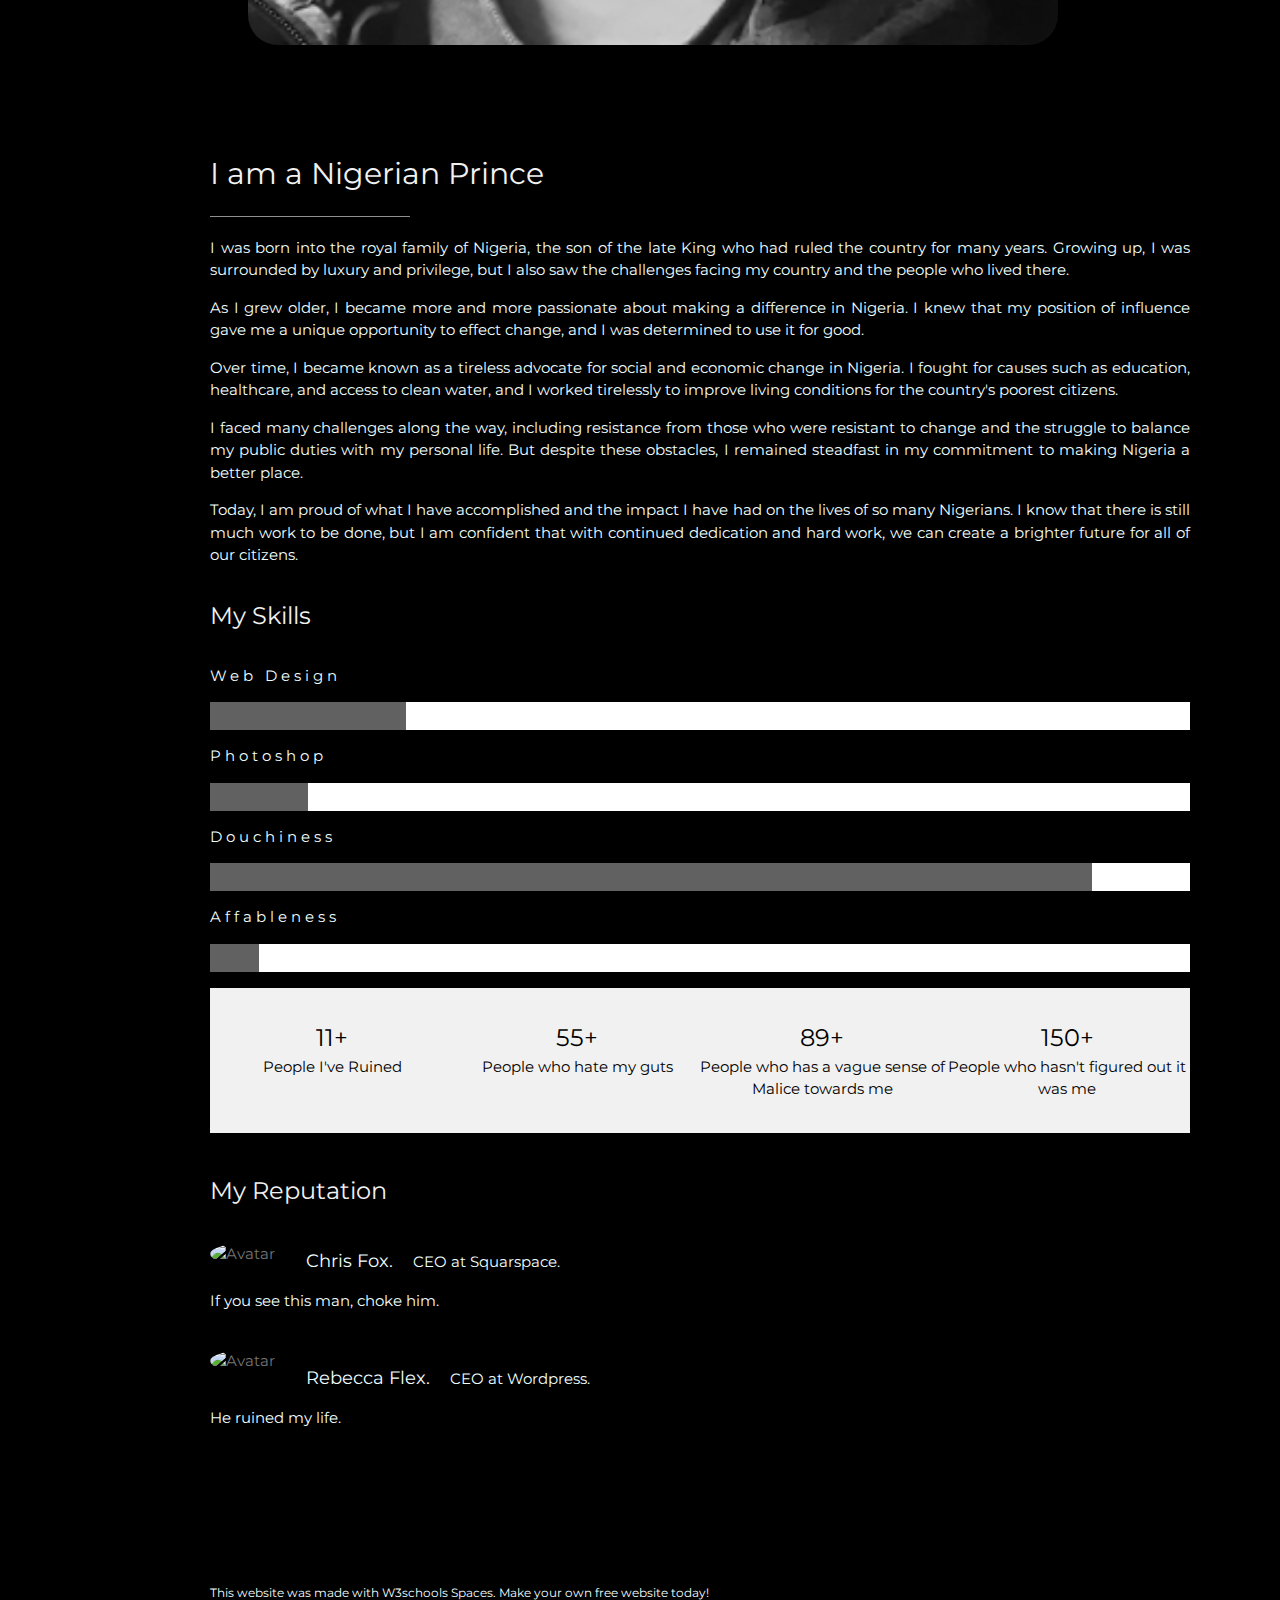
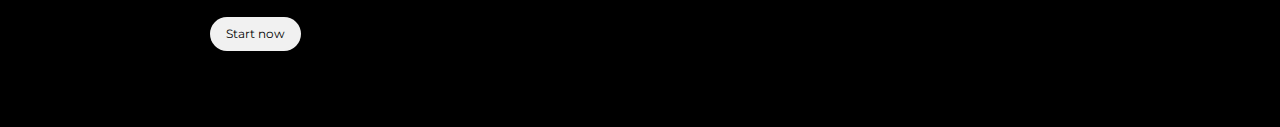
==== commit 13392eac: "Update index.html" ====
--- a/index.html
+++ b/index.html
@@ -38,7 +38,7 @@
     <i class="fa fa-suitcase w3-xxlarge"></i>
     <p>Career</p>
   </a>
-   <a href="./Webpages/3-six-word-stories.html" class="w3-bar-item w3-button w3-padding-large w3-hover-black">
+   <a href="./Webpages/3-six-word-stories/3-six-word-stories.html" class="w3-bar-item w3-button w3-padding-large w3-hover-black">
     <i class="fa fa-book-open w3-xxlarge"></i>
     <p>6 word stories</p>
   </a>
@@ -54,7 +54,7 @@
     <img src="./4049289_holiday_island_tourism_travel_vacation_icon.png" style="width: 40px; height: 40px;">
       <p>Personality Islands</p>
   </a>
-    <a href="./Webpages/Rubric.html" class="w3-bar-item w3-button w3-padding-large w3-hover-black">
+    <a href="./Webpages/rubric/Rubric.html" class="w3-bar-item w3-button w3-padding-large w3-hover-black">
     <i class="fa-solid fa-file-word w3-xxlarge"></i>
     <p>Rubric</p>
   </a>
@@ -66,11 +66,11 @@
     <a href="./Webpages/index.html" class="w3-bar-item w3-button" style="width:25% !important">Home</a>
     <a href="./Webpages/1-personality-type/personality-type.html" class="w3-bar-item w3-button" style="width:25% !important">P-Type</a>
     <a href="./Webpages/2-Career/career.html" class="w3-bar-item w3-button" style="width:25% !important">Career</a>
-    <a href="./Webpages/3-six-word-stories.html" class="w3-bar-item w3-button" style="width:25% !important">6-Stories</a>
+    <a href="./Webpages/3-six-word-stories//3-six-word-stories.html" class="w3-bar-item w3-button" style="width:25% !important">6-Stories</a>
     <a href="./Webpages/4-personality-mask/mask.html" class="w3-bar-item w3-button" style="width:25% !important">Mask</a>
     <a href="./Webpages/5-birth-order.html" class="w3-bar-item w3-button" style="width:25% !important">Birth-A</a>
     <a href="./Webpages/6-personality-island/personality-islands.html" class="w3-bar-item w3-button" style="width:25% !important">Island</a>
-    <a href="./Webpages/Rubric.html" class="w3-bar-item w3-button" style="width:25% !important">Rubric</a>
+    <a href="./Webpages/rubric/Rubric.html" class="w3-bar-item w3-button" style="width:25% !important">Rubric</a>
   </div>
 </div>
 
@@ -81,7 +81,7 @@
   <header class="w3-container w3-padding-32 w3-center w3-black" id="home">
     <h1 class="w3-jumbo"><span>Personality</span> Portfolio</h1>
     <h3>Nghi Phan</h3>
-    <img src="./20230226_225001-removebg-preview.png" alt="boy" class="w3-image" width="75%" style="filter: grayscale(100%); border-radius: 30px" "="">
+    <img src="./20230226_225001-removebg-preview.png" alt="boy" class="w3-image" width="75%" style="filter: grayscale(100%); border-radius: 30px" "=">
   <br> <br>
   <h5 style="margin-left:60px;"> Beautiful 😘</h5>
   </header>
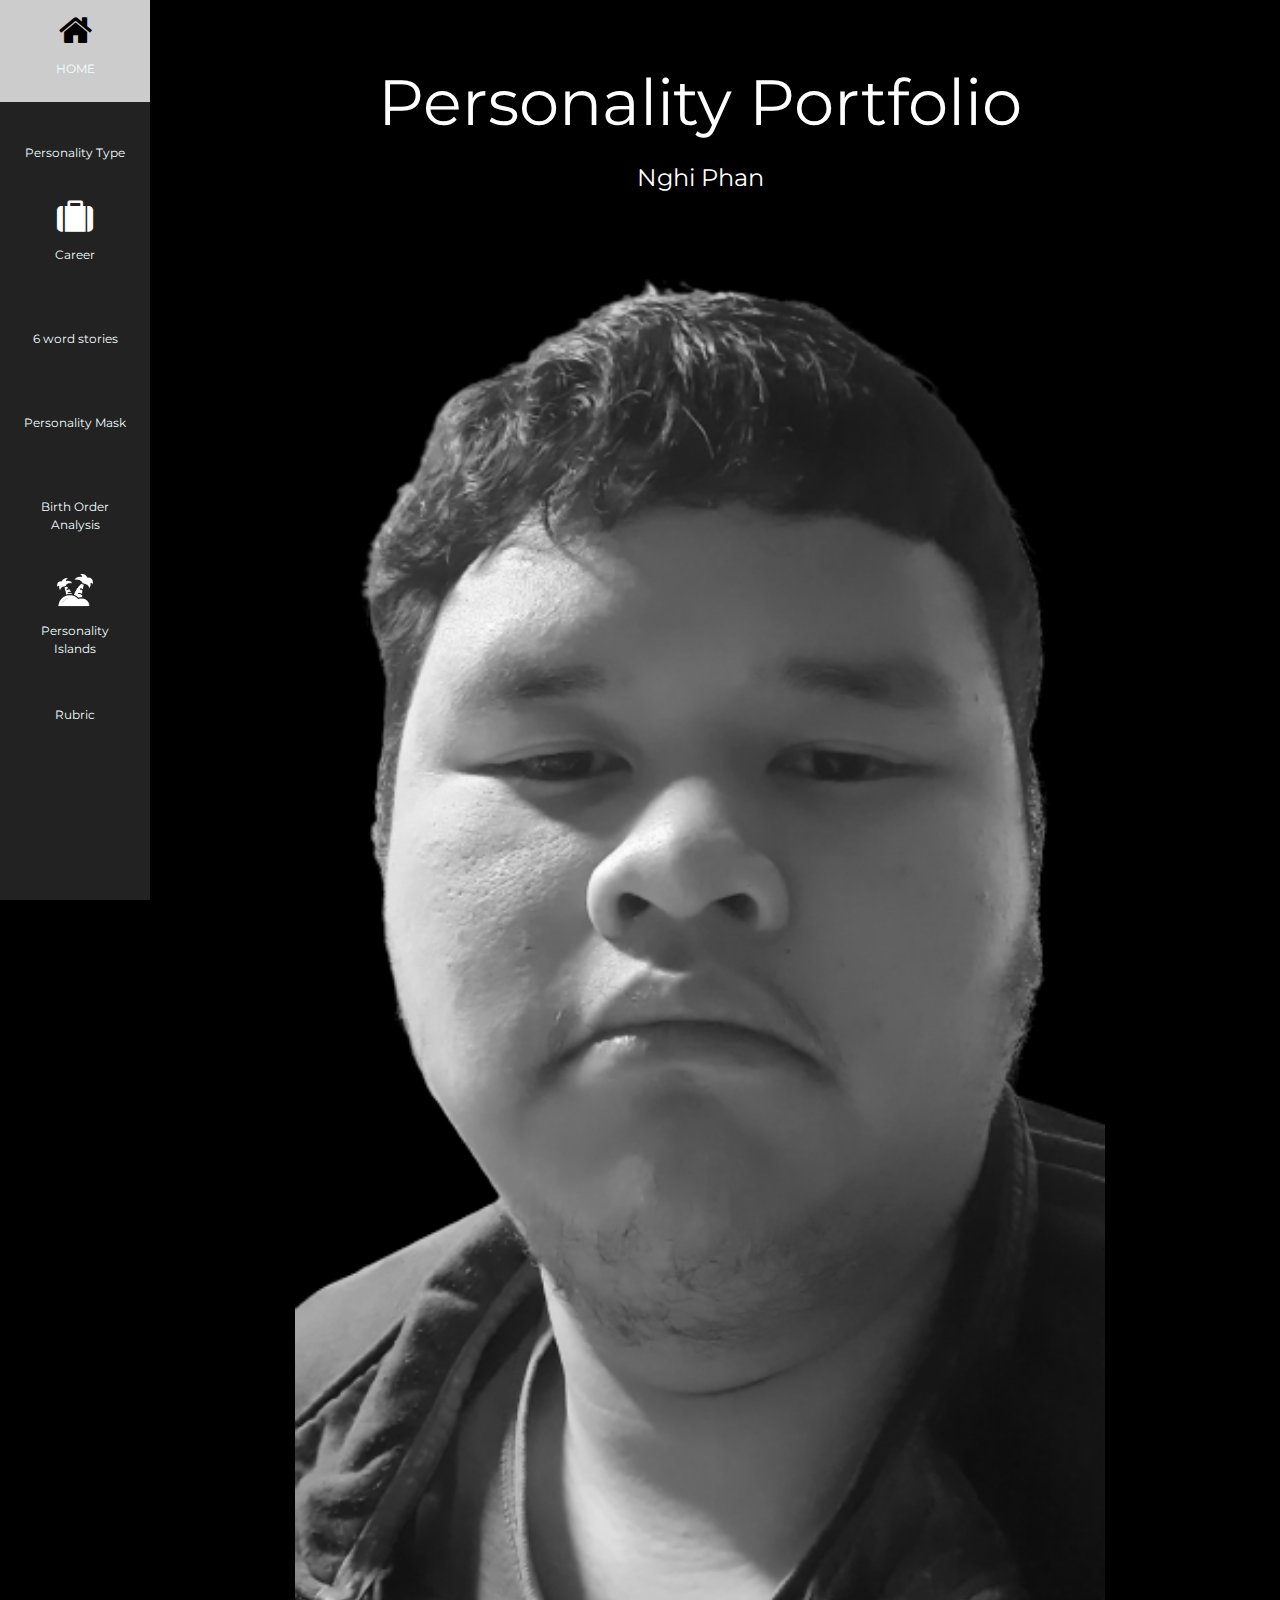
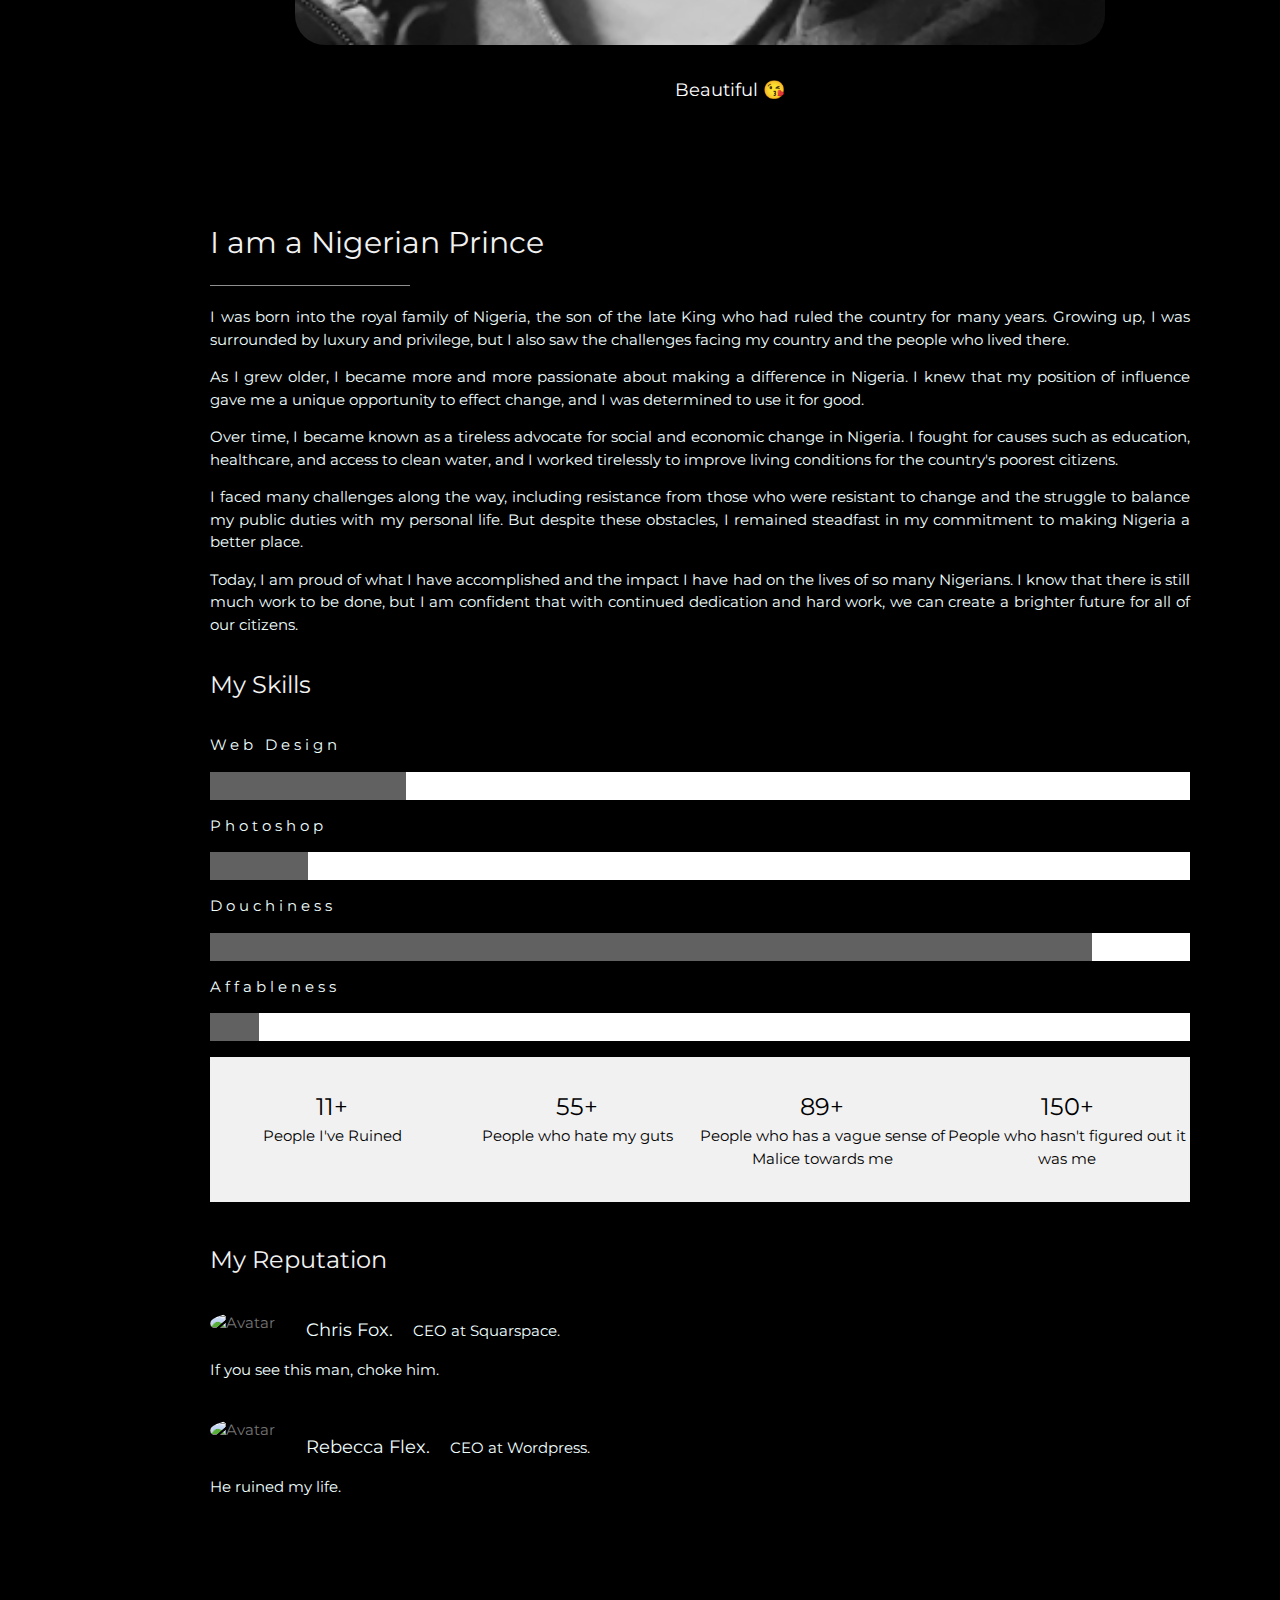
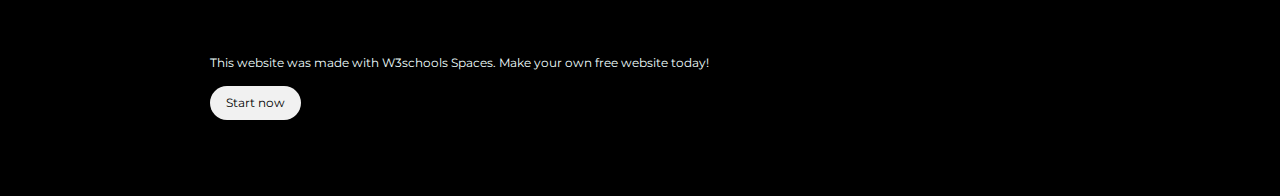
==== commit d5ff64f1: "Update index.html" ====
--- a/index.html
+++ b/index.html
@@ -81,7 +81,7 @@
   <header class="w3-container w3-padding-32 w3-center w3-black" id="home">
     <h1 class="w3-jumbo"><span>Personality</span> Portfolio</h1>
     <h3>Nghi Phan</h3>
-    <img src="./20230226_225001-removebg-preview.png" alt="boy" class="w3-image" width="75%" style="filter: grayscale(100%); border-radius: 30px" "=">
+    <img src="./20230226_225001-removebg-preview.png" alt="boy" class="w3-image" width="75%" style="filter: grayscale(100%); border-radius: 30px">
   <br> <br>
   <h5 style="margin-left:60px;"> Beautiful 😘</h5>
   </header>
